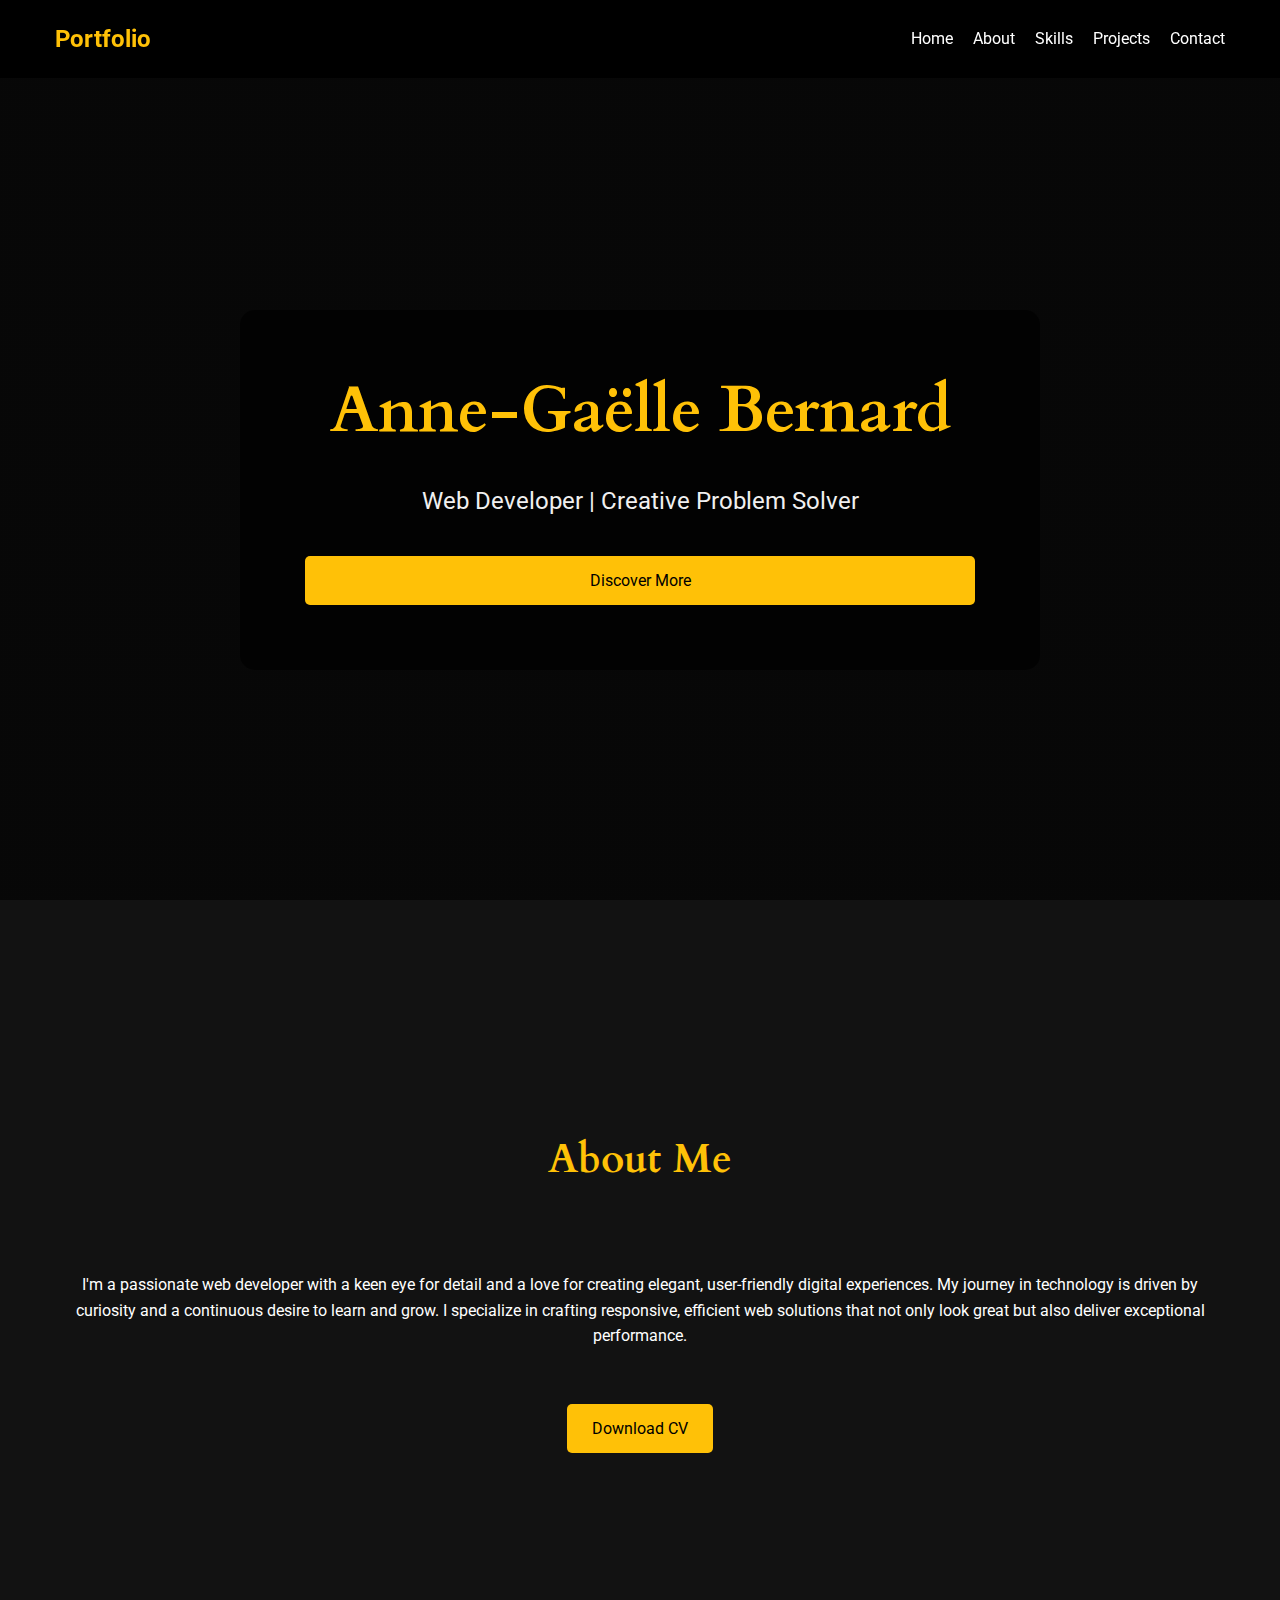
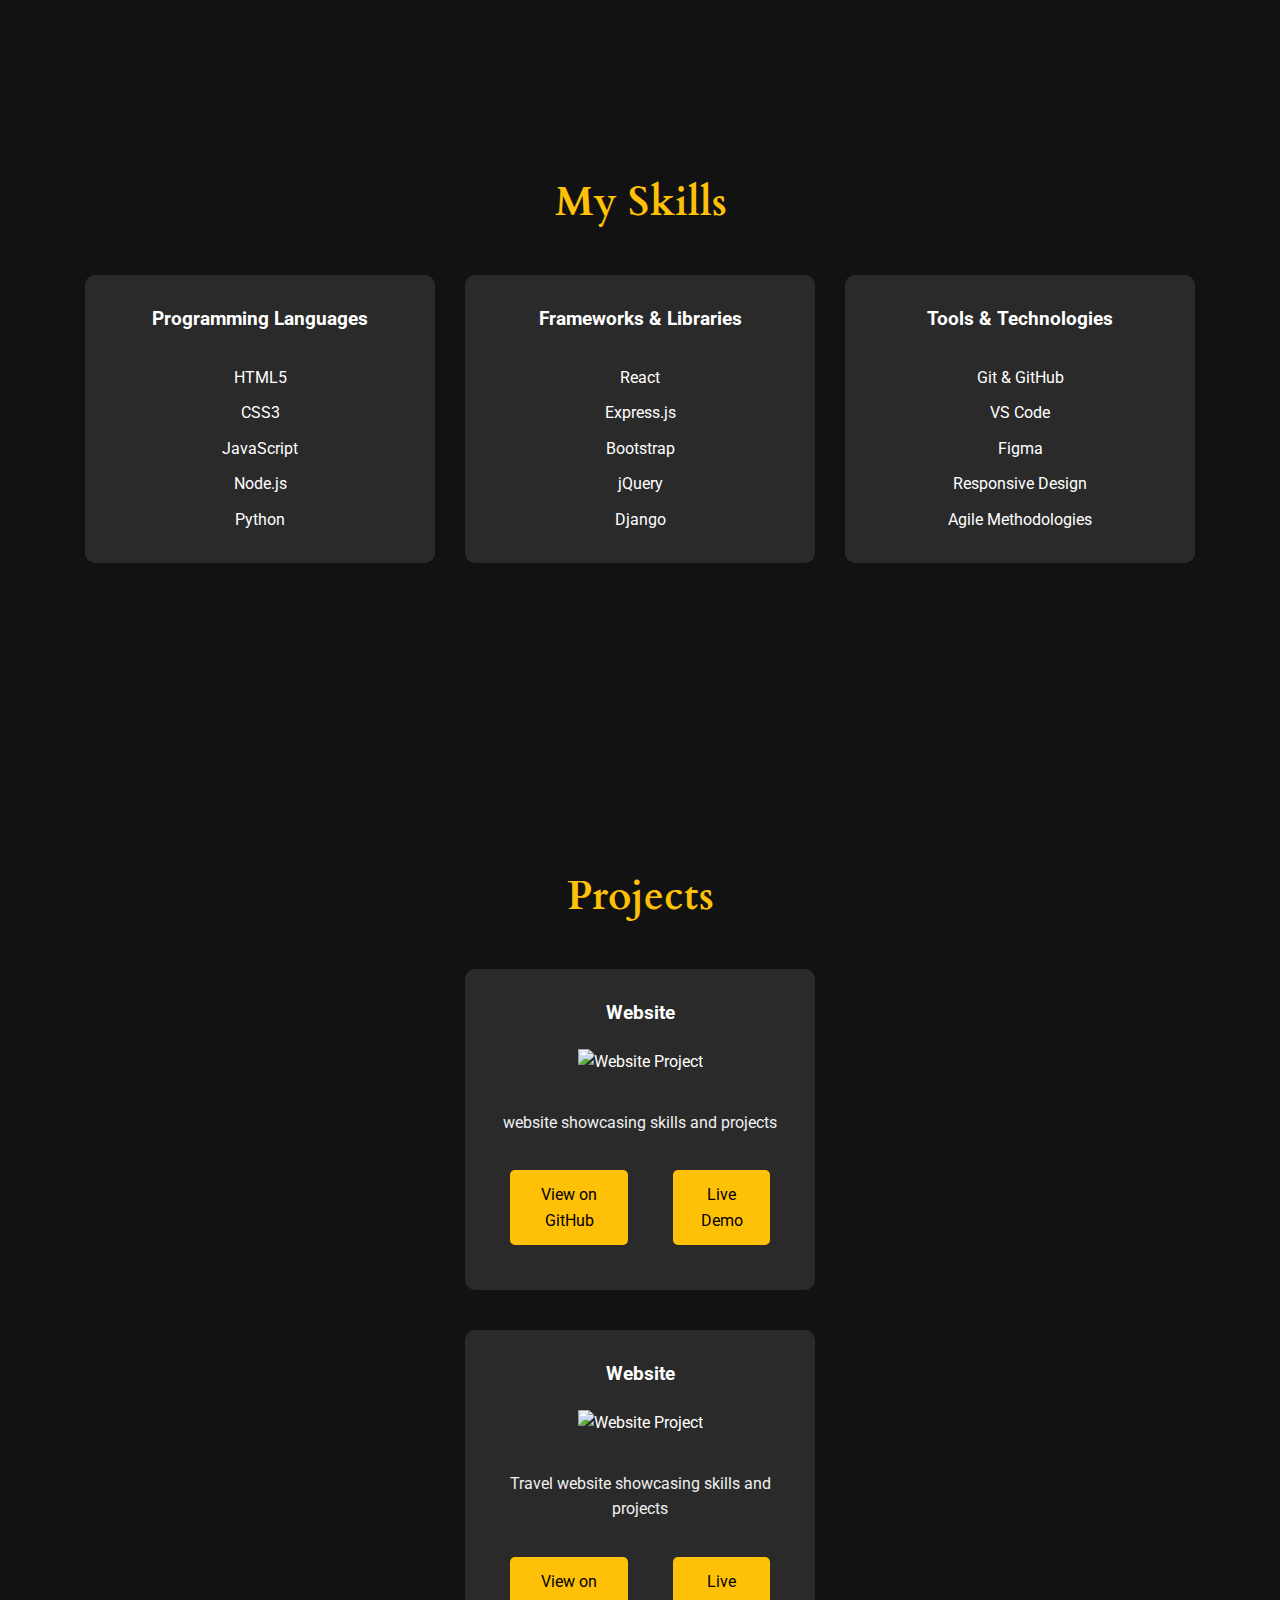
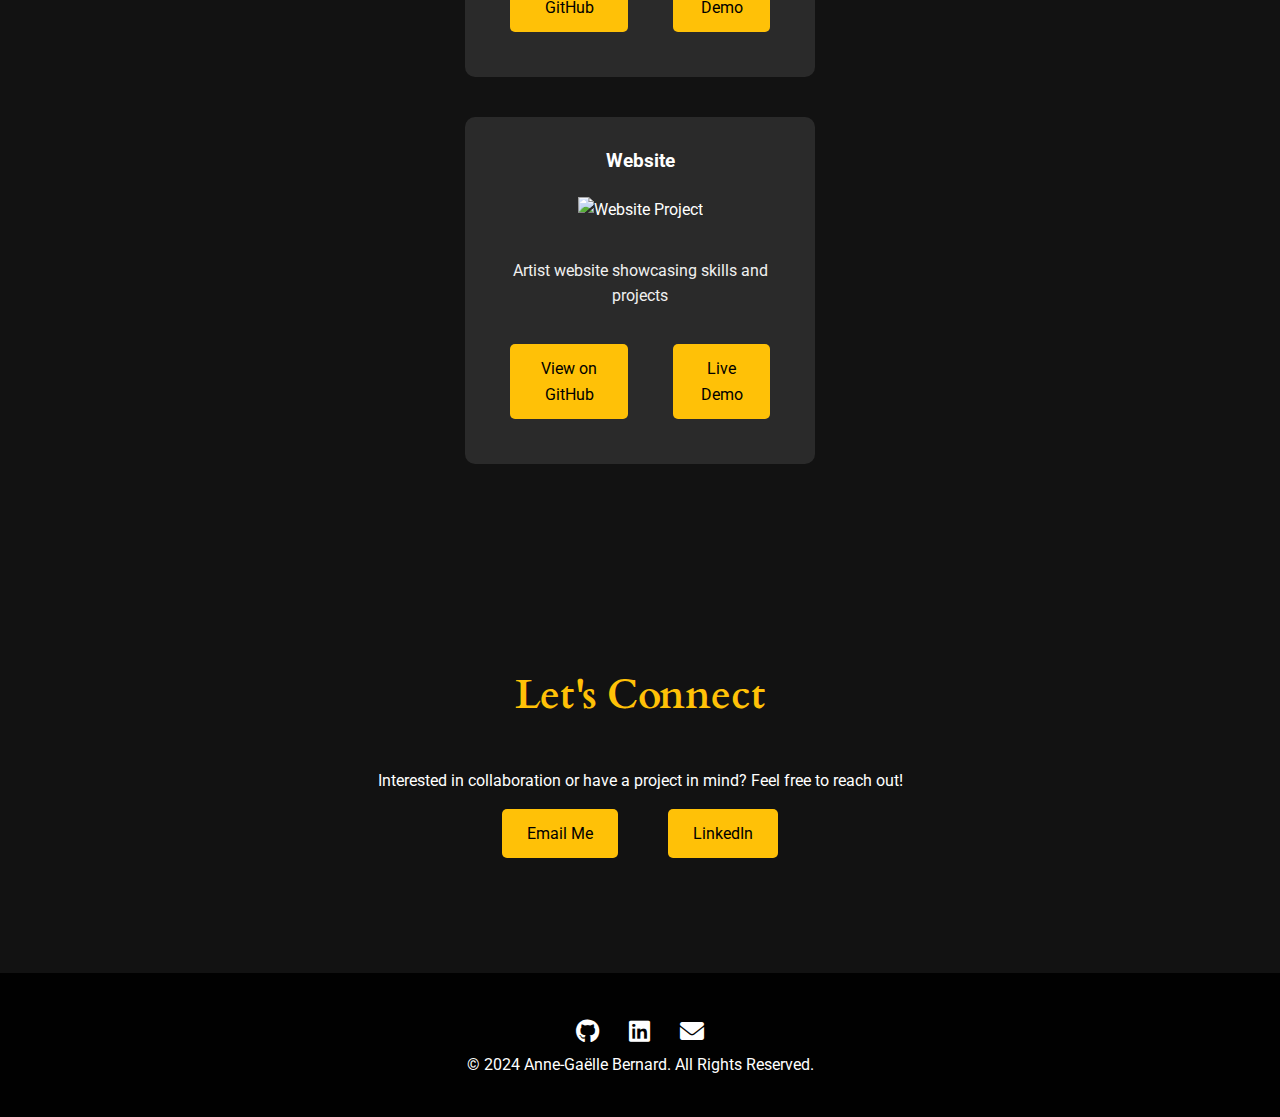
==== index.html @ c81a00eb "Update index.html" ====
<!DOCTYPE html>
<html lang="en">
<head>
    <meta charset="UTF-8">
    <meta name="viewport" content="width=device-width, initial-scale=1.0">
    <title>Anne-Gaëlle Bernard - Web Developer Portfolio</title>
    <link rel="preconnect" href="https://fonts.googleapis.com">
    <link rel="preconnect" href="https://fonts.gstatic.com" crossorigin>
    <link href="https://fonts.googleapis.com/css2?family=Cardo:ital,wght@0,400;0,700;1,400&family=Roboto:wght@300;400;700&display=swap" rel="stylesheet">
    <link rel="stylesheet" href="https://cdnjs.cloudflare.com/ajax/libs/font-awesome/6.0.0-beta3/css/all.min.css">
    <link rel="stylesheet" href=" anne-gaelle - .css">
</head>
<body>
    <!-- Navigation -->
    <nav class="navbar">
        <div class="container">
            <div class="logo">Portfolio</div>
            <ul class="navbar-nav">
                <li><a href="#home">Home</a></li>
                <li><a href="#about">About</a></li>
                <li><a href="#skills">Skills</a></li>
                <li><a href="#projects">Projects</a></li>
                <li><a href="#contact">Contact</a></li>
            </ul>
        </div>
    </nav>

    <!-- Header -->
    <header id="home" class="header-section">
        <div class="header-content">
            <h1>Anne-Gaëlle Bernard</h1>
            <p>Web Developer | Creative Problem Solver</p>
            <a href="#about" class="btn scroll-btn">Discover More</a>
        </div>
    </header>
<br> 
    <br> 
    <br> 
    <br> 
    <br> 
    <!-- About Section -->
    <section id="about" class="section about-section container">
        <h2>About Me</h2>
        <div class="about-content">
            <p>
                I'm a passionate web developer with a keen eye for detail and a love for creating elegant, 
                user-friendly digital experiences. My journey in technology is driven by curiosity and a 
                continuous desire to learn and grow. I specialize in crafting responsive, efficient web 
                solutions that not only look great but also deliver exceptional performance.
            </p>
        </div>
        <a href="CV_2024-05-22_Anne-gaelle_BERNARD.pdf" class="btn" download>Download CV</a>
    </section>
<span></span>
    <span></span>
<span></span>
<span></span>
    <br> 
    <br> 
    <br> 
    <br> 

    <!-- Skills Section -->
    <section id="skills" class="section skills-section">
        <div class="container">
            <h2>My Skills</h2>
            <div class="skills-grid">
                <div class="skill-card">
                    <h3>Programming Languages</h3>
                    <ul>
                        <li>HTML5</li>
                        <li>CSS3</li>
                        <li>JavaScript</li>
                        <li>Node.js</li>
                        <li>Python</li>
                    </ul>
                </div>
                <div class="skill-card">
                    <h3>Frameworks & Libraries</h3>
                    <ul>
                        <li>React</li>
                        <li>Express.js</li>
                        <li>Bootstrap</li>
                        <li>jQuery</li>
                        <li>Django</li>
                    </ul>
                </div>
                <div class="skill-card">
                    <h3>Tools & Technologies</h3>
                    <ul>
                        <li>Git & GitHub</li>
                        <li>VS Code</li>
                        <li>Figma</li>
                        <li>Responsive Design</li>
                        <li>Agile Methodologies</li>
                    </ul>
                </div>
            </div>
        </div>
    </section>
<span></span>
<span></span>
<span></span>
<span></span>
    <br> 
<br> 
    <br> 
    <br> 
    <!-- Projects Section -->
    <section id="projects" class="section projects-section">
        <div class="container">
            <h2>Projects</h2>
            <!--<div class="projects-grid">
                <div class="project-card">
                    <h3>TicTacToe Game</h3>
                    <img src="https://cdn-icons-png.flaticon.com/512/10199/10199746.png" alt="Tic Tac Toe Project" class="project-image">
                    <p class="project-description">A responsive multiplayer Tic Tac Toe game built with JavaScript</p>
                    <div class="project-links">
                        <a href="https://github.com/anne-gaelle-bernard/Tic-tac-toe-project" class="btn" target="_blank">View on GitHub</a>
                        <a href="#" class="btn" target="_blank">Live Demo</a>
                    </div>
                </div>-->
                <div class="project-card">
                    <h3> Website</h3>
                    <img src="https://cdn-icons-png.flaticon.com/512/2920/2920277.png" alt="Website Project" class="project-image">
                    <p class="project-description">website showcasing skills and projects</p>
                    <div class="project-links">
                        <a href="https://github.com/anne-gaelle-bernard/tv-shows" class="btn" target="_blank">View on GitHub</a>
                        <a href="https://anne-gaelle-bernard.github.io/tv-shows/" class="btn" target="_blank">Live Demo</a>
                    </div>
                </div>
            </div>
        </div>
         </div>
                <div class="project-card">
                    <h3> Website</h3>
                    <img src="https://cdn-icons-png.flaticon.com/512/2920/2920277.png" alt="Website Project" class="project-image">
                    <p class="project-description"> Travel website  showcasing skills and projects</p>
                    <div class="project-links">
                        <a href="https://github.com/anne-gaelle-bernard/tv-shows" class="btn" target="_blank">View on GitHub</a>
                        <a href="https://anne-gaelle-bernard.github.io/Travel/#s1" class="btn" target="_blank">Live Demo</a>
                    </div>
                </div>
            </div>
        </div>
        <div class="project-card">
                    <h3> Website</h3>
                    <img src="https://cdn-icons-png.flaticon.com/512/2920/2920277.png" alt="Website Project" class="project-image">
                    <p class="project-description"> Artist website  showcasing skills and projects</p>
                    <div class="project-links">
                        <a href="https://github.com/anne-gaelle-bernard/artist" class="btn" target="_blank">View on GitHub</a>
                        <a href="https://anne-gaelle-bernard.github.io/artist/" class="btn" target="_blank">Live Demo</a>
                    </div>
                </div>
            </div>
        </div>
    </section>

    <!-- Contact Section -->
    <section id="contact" class="section contact-section">
        <div class="container">
            <h2>Let's Connect</h2>
            <p>Interested in collaboration or have a project in mind? Feel free to reach out!</p>
            <div class="contact-methods">
                <a href="mailto:anne-gaelle.bernard@laplateforme.io" class="btn">Email Me</a>
                <a href="https://www.linkedin.com/in/bernard-anne-gaelle" class="btn" target="_blank">LinkedIn</a>
            </div>
        </div>
    </section>

    <!-- Footer -->
    <footer class="site-footer">
        <div class="container">
            <div class="social-links">
                <a href="https://github.com/anne-gaelle-bernard" target="_blank" aria-label="GitHub Profile">
                    <i class="fab fa-github"></i>
                </a>
                <a href="https://www.linkedin.com/in/bernard-anne-gaelle" target="_blank" aria-label="LinkedIn Profile">
                    <i class="fab fa-linkedin"></i>
                </a>
                <a href="mailto:anne-gaelle.bernard@laplateforme.io" aria-label="Send Email">
                    <i class="fas fa-envelope"></i>
                </a>
            </div>

            <span></span>
<span></span>
<span></span>
              <span></span>
<span></span>
<span></span>
                          <span></span>
<span></span>
<span></span>
            <p>&copy; 2024 Anne-Gaëlle Bernard. All Rights Reserved.</p>
        </div>
    </footer>

    <script src="script.js"></script>
</body>
</html>
---- anne-gaelle - .css ----
:root {
    --primary-color: #ffc107;
    --secondary-color: #000;
    --light-text-color: #f0f0f0;
    --text-color: #fff;
    --background-color: #121212;
    --card-background: rgba(255, 255, 255, 0.1);
    --hover-color: #ffca28;
}

* {
    box-sizing: border-box;
    margin: 0;
    padding: 0;
    font-family: 'Roboto', sans-serif;
    scroll-behavior: smooth;
}

html, body {
    width: 100%;
    min-height: 100vh;
    background-color: var(--background-color);
    color: var(--text-color);
    line-height: 1.6;
}

body {
    display: flex;
    flex-direction: column;
    align-items: center;
    overflow-x: hidden;
}

/* Navigation */
.navbar {
    position: fixed;
    top: 0;
    left: 0;
    width: 100%;
    background-color: rgba(0, 0, 0, 0.9);
    z-index: 1000;
    padding: 20px 0;
}

.navbar .container {
    flex-direction: row;
    justify-content: space-between;
    align-items: center;
}

.logo {
    color: var(--primary-color);
    font-size: 1.5rem;
    font-weight: bold;
}

.navbar-nav {
    display: flex;
    list-style: none;
}

.navbar-nav li {
    margin-left: 20px;
}

.navbar-nav a {
    color: var(--text-color);
    text-decoration: none;
    transition: color 0.3s ease;
}

.navbar-nav a:hover {
    color: var(--primary-color);
}

.container {
    width: 100%;
    max-width: 1200px;
    padding: 0 15px;
    margin: 0 auto;
    display: flex;
    flex-direction: column;
    align-items: center;
}

/* Sections Spacing */
.section {
    width: 100%;
    padding: 100px 15px;
    display: flex;
    flex-direction: column;
    align-items: center;
    text-align: center;
    gap: 40px;
}

.section h2 {
    color: var(--primary-color);
    margin-bottom: 40px;
    font-family: 'Cardo', serif;
    font-size: clamp(2rem, 4vw, 2.5rem);
    width: 100%;
    text-align: center;
}

/* Buttons */
.btn {
    display: inline-block;
    padding: 12px 25px;
    background-color: var(--primary-color);
    color: var(--secondary-color);
    text-decoration: none;
    border-radius: 5px;
    transition: background-color 0.3s ease, transform 0.2s ease;
    margin: 15px;
    text-align: center;
}

.btn:hover {
    background-color: var(--hover-color);
    transform: scale(1.05);
}

/* Header Section */
.header-section {
    width: 100%;
    height: 100vh;
    margin-top: 0;
    background: linear-gradient(rgba(0, 0, 0, 0.6), rgba(0, 0, 0, 0.6)),
                url('https://images.unsplash.com/photo-1522252234503-e356532cafd5') no-repeat center center;
    background-size: cover;
    display: flex;
    align-items: center;
    justify-content: center;
    text-align: center;
    padding-top: 80px; /* Accommodate fixed navbar */
}

.header-content {
    width: 90%;
    max-width: 800px;
    padding: 50px;
    background: rgba(0, 0, 0, 0.7);
    border-radius: 15px;
    display: flex;
    flex-direction: column;
    gap: 20px;
}

.header-content h1 {
    font-family: 'Cardo', serif;
    font-size: clamp(2rem, 5vw, 4rem);
    color: var(--primary-color);
}

.header-content p {
    font-size: clamp(1rem, 2vw, 1.5rem);
    color: var(--light-text-color);
}

/* Skills Section */
.skills-grid {
    display: flex;
    flex-wrap: wrap;
    justify-content: center;
    gap: 30px;
    width: 100%;
}

.skill-card {
    background-color: var(--card-background);
    padding: 30px;
    border-radius: 10px;
    width: calc(33.333% - 30px);
    min-width: 250px;
    max-width: 350px;
    display: flex;
    flex-direction: column;
    align-items: center;
    gap: 15px;
    transition: transform 0.3s ease;
}

.skill-card:hover {
    transform: scale(1.05);
}

.skill-card h3 {
    margin-bottom: 15px;
}

.skill-card ul {
    list-style-type: none;
    display: flex;
    flex-direction: column;
    gap: 10px;
}

/* Projects Section */
.projects-grid {
    display: flex;
    flex-wrap: wrap;
    justify-content: center;
    gap: 30px;
    width: 100%;
}

.project-card {
    background-color: var(--card-background);
    border-radius: 10px;
    padding: 30px;
    width: calc(33.333% - 30px);
    min-width: 250px;
    max-width: 350px;
    display: flex;
    flex-direction: column;
    align-items: center;
    gap: 20px;
    transition: transform 0.3s ease;
}

.project-card:hover {
    transform: scale(1.05);
}

.project-card img {
    max-width: 150px;
    margin-bottom: 15px;
}

.project-links {
    display: flex;
    justify-content: center;
    gap: 15px;
}

.project-description {
    color: var(--light-text-color);
    text-align: center;
}

/* Contact Section */
.contact-section {
    display: flex;
    flex-direction: column;
    align-items: center;
    gap: 30px;
}

.contact-methods {
    display: flex;
    justify-content: center;
    gap: 20px;
}

/* Footer */
.site-footer {
    background-color: rgba(0, 0, 0, 0.9);
    width: 100%;
    padding: 40px 0;
    display: flex;
    flex-direction: column;
    align-items: center;
    gap: 20px;
}

.social-links {
    display: flex;
    justify-content: center;
    gap: 30px;
}

.social-links a {
    color: var(--text-color);
    font-size: 1.5rem;
    transition: color 0.3s ease;
}

.social-links a:hover {
    color: var(--primary-color);
}

/* Responsive Adjustments */
@media screen and (max-width: 1024px) {
    .skill-card, .project-card {
        width: calc(50% - 30px);
    }
}

@media screen and (max-width: 768px) {
    .navbar-nav {
        display: none; /* Placeholder for mobile menu */
    }

    .skill-card, .project-card {
        width: 100%;
        max-width: 350px;
    }

    .contact-methods {
        flex-direction: column;
        align-items: center;
    }

    .section {
        padding: 60px 15px;
    }
}
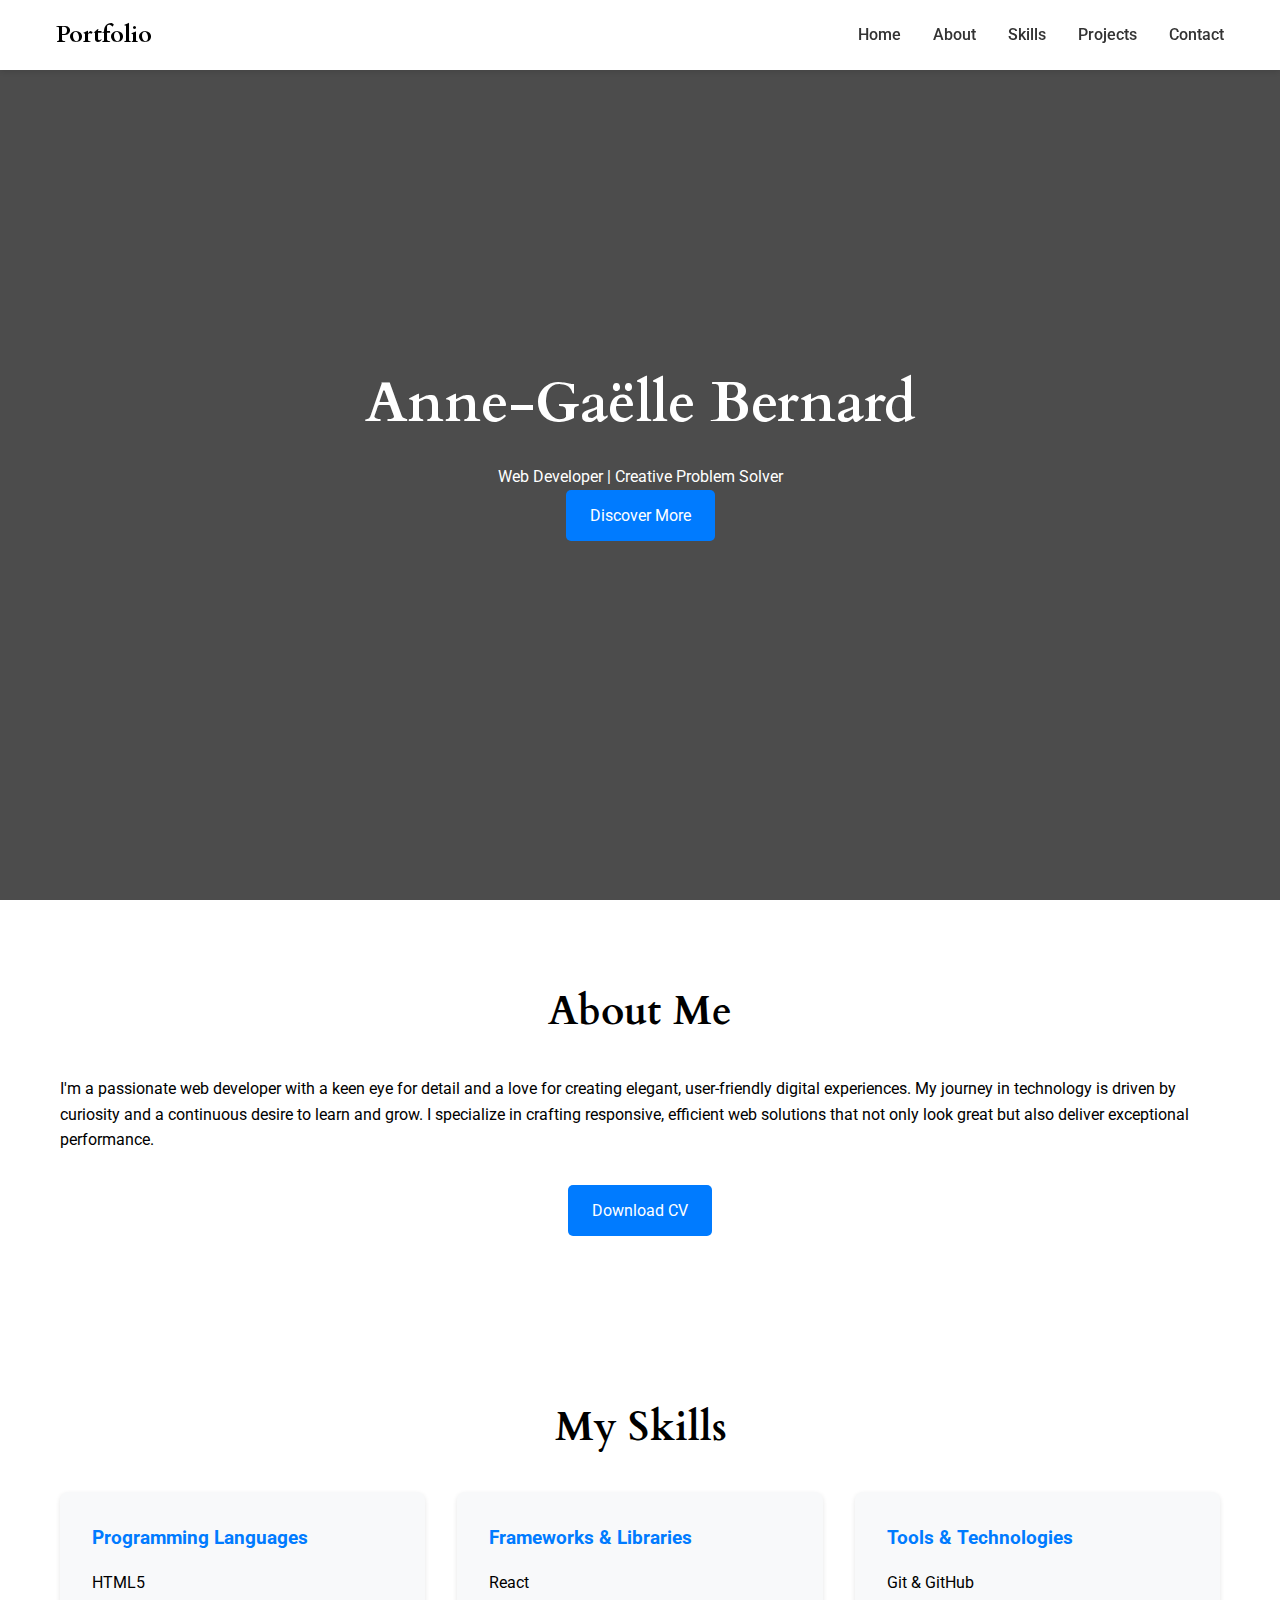
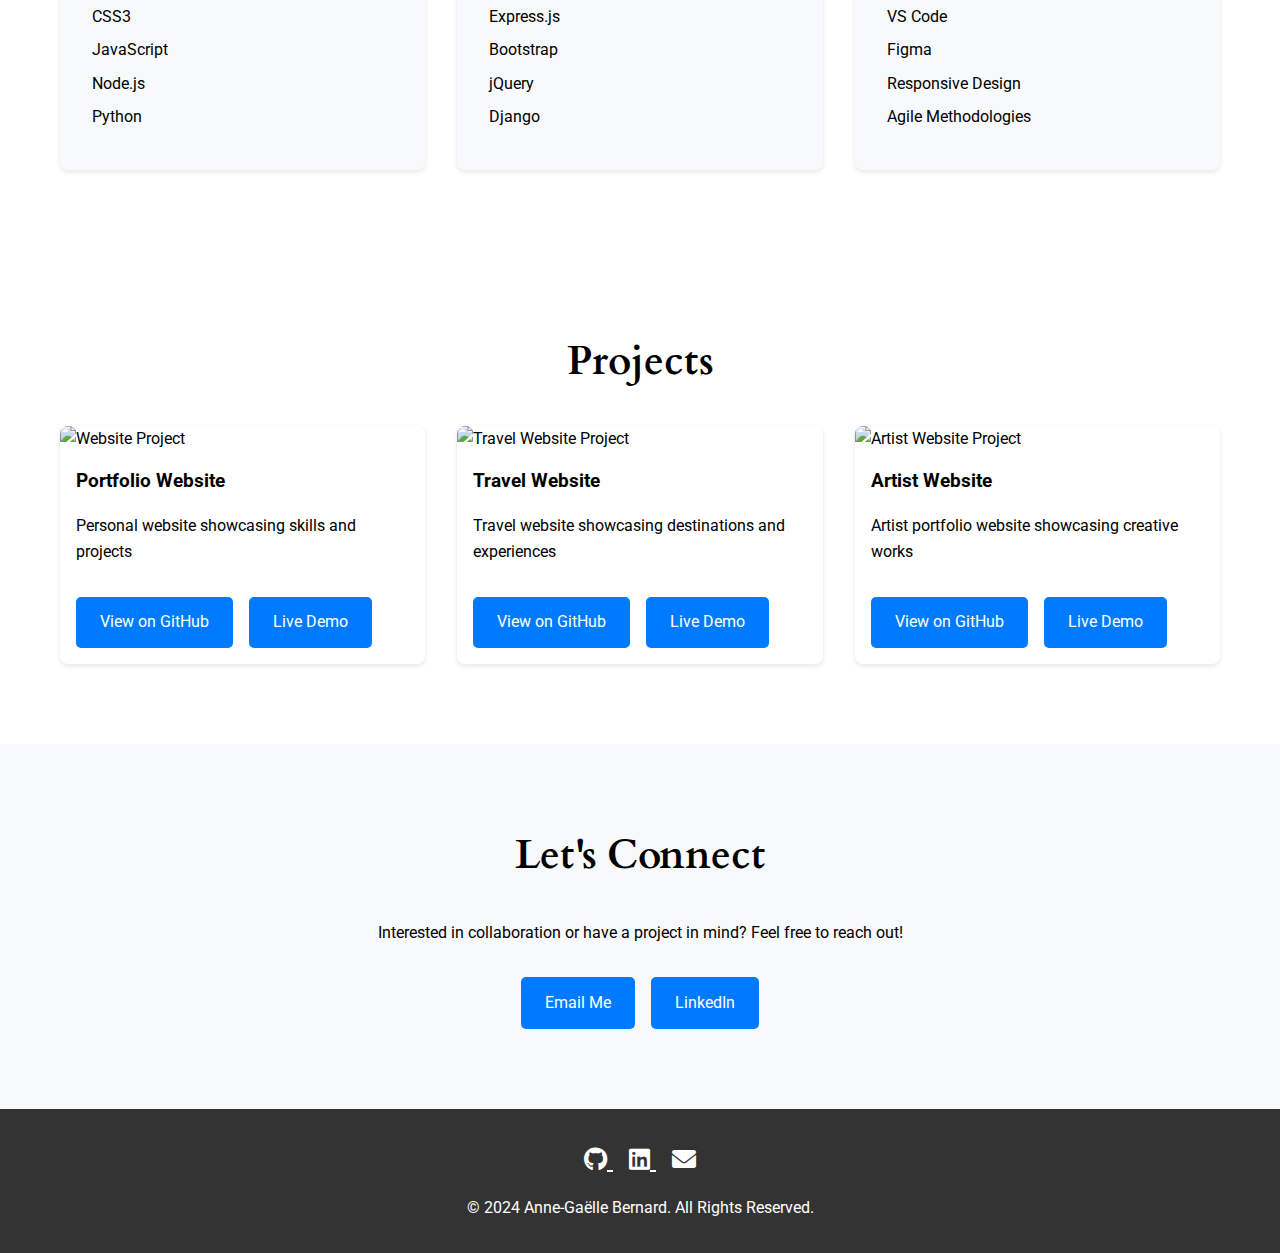
==== commit 462c09bd: "Update index.html" ====
--- a/index.html
+++ b/index.html
@@ -8,10 +8,222 @@
     <link rel="preconnect" href="https://fonts.gstatic.com" crossorigin>
     <link href="https://fonts.googleapis.com/css2?family=Cardo:ital,wght@0,400;0,700;1,400&family=Roboto:wght@300;400;700&display=swap" rel="stylesheet">
     <link rel="stylesheet" href="https://cdnjs.cloudflare.com/ajax/libs/font-awesome/6.0.0-beta3/css/all.min.css">
-    <link rel="stylesheet" href=" anne-gaelle - .css">
+    <style>
+        * {
+            margin: 0;
+            padding: 0;
+            box-sizing: border-box;
+        }
+
+        body {
+            font-family: 'Roboto', sans-serif;
+            line-height: 1.6;
+        }
+
+        .container {
+            max-width: 1200px;
+            margin: 0 auto;
+            padding: 0 20px;
+        }
+
+        /* Navigation */
+        .navbar {
+            background: #fff;
+            box-shadow: 0 2px 5px rgba(0,0,0,0.1);
+            position: fixed;
+            width: 100%;
+            top: 0;
+            z-index: 1000;
+        }
+
+        .navbar .container {
+            display: flex;
+            justify-content: space-between;
+            align-items: center;
+            padding: 1rem;
+        }
+
+        .logo {
+            font-family: 'Cardo', serif;
+            font-size: 1.5rem;
+            font-weight: 700;
+        }
+
+        .navbar-nav {
+            display: flex;
+            list-style: none;
+            gap: 2rem;
+        }
+
+        .navbar-nav a {
+            text-decoration: none;
+            color: #333;
+            font-weight: 500;
+            transition: color 0.3s;
+        }
+
+        .navbar-nav a:hover {
+            color: #007bff;
+        }
+
+        /* Header */
+        .header-section {
+            height: 100vh;
+            display: flex;
+            align-items: center;
+            justify-content: center;
+            text-align: center;
+            background: linear-gradient(rgba(0,0,0,0.7), rgba(0,0,0,0.7)), url('/api/placeholder/1200/800');
+            background-size: cover;
+            background-position: center;
+            color: #fff;
+        }
+
+        .header-content h1 {
+            font-size: 3.5rem;
+            margin-bottom: 1rem;
+            font-family: 'Cardo', serif;
+        }
+
+        /* Sections */
+        .section {
+            padding: 5rem 0;
+        }
+
+        h2 {
+            font-family: 'Cardo', serif;
+            font-size: 2.5rem;
+            margin-bottom: 2rem;
+            text-align: center;
+        }
+
+        /* Skills */
+        .skills-grid {
+            display: grid;
+            grid-template-columns: repeat(auto-fit, minmax(250px, 1fr));
+            gap: 2rem;
+            margin-top: 2rem;
+        }
+
+        .skill-card {
+            background: #f8f9fa;
+            padding: 2rem;
+            border-radius: 8px;
+            box-shadow: 0 2px 5px rgba(0,0,0,0.1);
+        }
+
+        .skill-card h3 {
+            margin-bottom: 1rem;
+            color: #007bff;
+        }
+
+        .skill-card ul {
+            list-style: none;
+        }
+
+        .skill-card li {
+            margin-bottom: 0.5rem;
+        }
+
+        /* Projects */
+        .projects-grid {
+            display: grid;
+            grid-template-columns: repeat(auto-fit, minmax(300px, 1fr));
+            gap: 2rem;
+            margin-top: 2rem;
+        }
+
+        .project-card {
+            background: #fff;
+            border-radius: 8px;
+            overflow: hidden;
+            box-shadow: 0 2px 5px rgba(0,0,0,0.1);
+        }
+
+        .project-image {
+            width: 100%;
+            height: 200px;
+            object-fit: cover;
+        }
+
+        .project-card h3 {
+            padding: 1rem;
+            margin: 0;
+        }
+
+        .project-description {
+            padding: 0 1rem 1rem;
+        }
+
+        .project-links {
+            padding: 1rem;
+            display: flex;
+            gap: 1rem;
+        }
+
+        /* Buttons */
+        .btn {
+            display: inline-block;
+            padding: 0.8rem 1.5rem;
+            background: #007bff;
+            color: #fff;
+            text-decoration: none;
+            border-radius: 5px;
+            transition: background 0.3s;
+        }
+
+        .btn:hover {
+            background: #0056b3;
+        }
+
+        /* Contact */
+        .contact-section {
+            background: #f8f9fa;
+            text-align: center;
+        }
+
+        .contact-methods {
+            display: flex;
+            justify-content: center;
+            gap: 1rem;
+            margin-top: 2rem;
+        }
+
+        /* Footer */
+        .site-footer {
+            background: #333;
+            color: #fff;
+            padding: 2rem 0;
+            text-align: center;
+        }
+
+        .social-links {
+            margin-bottom: 1rem;
+        }
+
+        .social-links a {
+            color: #fff;
+            font-size: 1.5rem;
+            margin: 0 0.5rem;
+            transition: color 0.3s;
+        }
+
+        .social-links a:hover {
+            color: #007bff;
+        }
+
+        @media (max-width: 768px) {
+            .navbar-nav {
+                display: none;
+            }
+
+            .header-content h1 {
+                font-size: 2.5rem;
+            }
+        }
+    </style>
 </head>
 <body>
-    <!-- Navigation -->
     <nav class="navbar">
         <div class="container">
             <div class="logo">Portfolio</div>
@@ -25,43 +237,32 @@
         </div>
     </nav>
 
-    <!-- Header -->
     <header id="home" class="header-section">
         <div class="header-content">
             <h1>Anne-Gaëlle Bernard</h1>
             <p>Web Developer | Creative Problem Solver</p>
-            <a href="#about" class="btn scroll-btn">Discover More</a>
+            <a href="#about" class="btn">Discover More</a>
         </div>
     </header>
-<br> 
-    <br> 
-    <br> 
-    <br> 
-    <br> 
-    <!-- About Section -->
-    <section id="about" class="section about-section container">
-        <h2>About Me</h2>
-        <div class="about-content">
-            <p>
-                I'm a passionate web developer with a keen eye for detail and a love for creating elegant, 
-                user-friendly digital experiences. My journey in technology is driven by curiosity and a 
-                continuous desire to learn and grow. I specialize in crafting responsive, efficient web 
-                solutions that not only look great but also deliver exceptional performance.
-            </p>
-        </div>
-        <a href="CV_2024-05-22_Anne-gaelle_BERNARD.pdf" class="btn" download>Download CV</a>
+
+    <section id="about" class="section">
+        <div class="container">
+            <h2>About Me</h2>
+            <div class="about-content">
+                <p>
+                    I'm a passionate web developer with a keen eye for detail and a love for creating elegant, 
+                    user-friendly digital experiences. My journey in technology is driven by curiosity and a 
+                    continuous desire to learn and grow. I specialize in crafting responsive, efficient web 
+                    solutions that not only look great but also deliver exceptional performance.
+                </p>
+            </div>
+            <div style="text-align: center; margin-top: 2rem;">
+                <a href="CV_2024-05-22_Anne-gaelle_BERNARD.pdf" class="btn" download>Download CV</a>
+            </div>
+        </div>
     </section>
-<span></span>
-    <span></span>
-<span></span>
-<span></span>
-    <br> 
-    <br> 
-    <br> 
-    <br> 
-
-    <!-- Skills Section -->
-    <section id="skills" class="section skills-section">
+
+    <section id="skills" class="section">
         <div class="container">
             <h2>My Skills</h2>
             <div class="skills-grid">
@@ -98,55 +299,33 @@
             </div>
         </div>
     </section>
-<span></span>
-<span></span>
-<span></span>
-<span></span>
-    <br> 
-<br> 
-    <br> 
-    <br> 
-    <!-- Projects Section -->
-    <section id="projects" class="section projects-section">
+
+    <section id="projects" class="section">
         <div class="container">
             <h2>Projects</h2>
-            <!--<div class="projects-grid">
+            <div class="projects-grid">
                 <div class="project-card">
-                    <h3>TicTacToe Game</h3>
-                    <img src="https://cdn-icons-png.flaticon.com/512/10199/10199746.png" alt="Tic Tac Toe Project" class="project-image">
-                    <p class="project-description">A responsive multiplayer Tic Tac Toe game built with JavaScript</p>
-                    <div class="project-links">
-                        <a href="https://github.com/anne-gaelle-bernard/Tic-tac-toe-project" class="btn" target="_blank">View on GitHub</a>
-                        <a href="#" class="btn" target="_blank">Live Demo</a>
-                    </div>
-                </div>-->
-                <div class="project-card">
-                    <h3> Website</h3>
-                    <img src="https://cdn-icons-png.flaticon.com/512/2920/2920277.png" alt="Website Project" class="project-image">
-                    <p class="project-description">website showcasing skills and projects</p>
+                    <img src="/api/placeholder/400/200" alt="Website Project" class="project-image">
+                    <h3>Portfolio Website</h3>
+                    <p class="project-description">Personal website showcasing skills and projects</p>
                     <div class="project-links">
                         <a href="https://github.com/anne-gaelle-bernard/tv-shows" class="btn" target="_blank">View on GitHub</a>
                         <a href="https://anne-gaelle-bernard.github.io/tv-shows/" class="btn" target="_blank">Live Demo</a>
                     </div>
                 </div>
-            </div>
-        </div>
-         </div>
                 <div class="project-card">
-                    <h3> Website</h3>
-                    <img src="https://cdn-icons-png.flaticon.com/512/2920/2920277.png" alt="Website Project" class="project-image">
-                    <p class="project-description"> Travel website  showcasing skills and projects</p>
+                    <img src="/api/placeholder/400/200" alt="Travel Website Project" class="project-image">
+                    <h3>Travel Website</h3>
+                    <p class="project-description">Travel website showcasing destinations and experiences</p>
                     <div class="project-links">
                         <a href="https://github.com/anne-gaelle-bernard/tv-shows" class="btn" target="_blank">View on GitHub</a>
                         <a href="https://anne-gaelle-bernard.github.io/Travel/#s1" class="btn" target="_blank">Live Demo</a>
                     </div>
                 </div>
-            </div>
-        </div>
-        <div class="project-card">
-                    <h3> Website</h3>
-                    <img src="https://cdn-icons-png.flaticon.com/512/2920/2920277.png" alt="Website Project" class="project-image">
-                    <p class="project-description"> Artist website  showcasing skills and projects</p>
+                <div class="project-card">
+                    <img src="/api/placeholder/400/200" alt="Artist Website Project" class="project-image">
+                    <h3>Artist Website</h3>
+                    <p class="project-description">Artist portfolio website showcasing creative works</p>
                     <div class="project-links">
                         <a href="https://github.com/anne-gaelle-bernard/artist" class="btn" target="_blank">View on GitHub</a>
                         <a href="https://anne-gaelle-bernard.github.io/artist/" class="btn" target="_blank">Live Demo</a>
@@ -156,7 +335,6 @@
         </div>
     </section>
 
-    <!-- Contact Section -->
     <section id="contact" class="section contact-section">
         <div class="container">
             <h2>Let's Connect</h2>
@@ -168,7 +346,6 @@
         </div>
     </section>
 
-    <!-- Footer -->
     <footer class="site-footer">
         <div class="container">
             <div class="social-links">
@@ -182,20 +359,8 @@
                     <i class="fas fa-envelope"></i>
                 </a>
             </div>
-
-            <span></span>
-<span></span>
-<span></span>
-              <span></span>
-<span></span>
-<span></span>
-                          <span></span>
-<span></span>
-<span></span>
             <p>&copy; 2024 Anne-Gaëlle Bernard. All Rights Reserved.</p>
         </div>
     </footer>
-
-    <script src="script.js"></script>
 </body>
 </html>
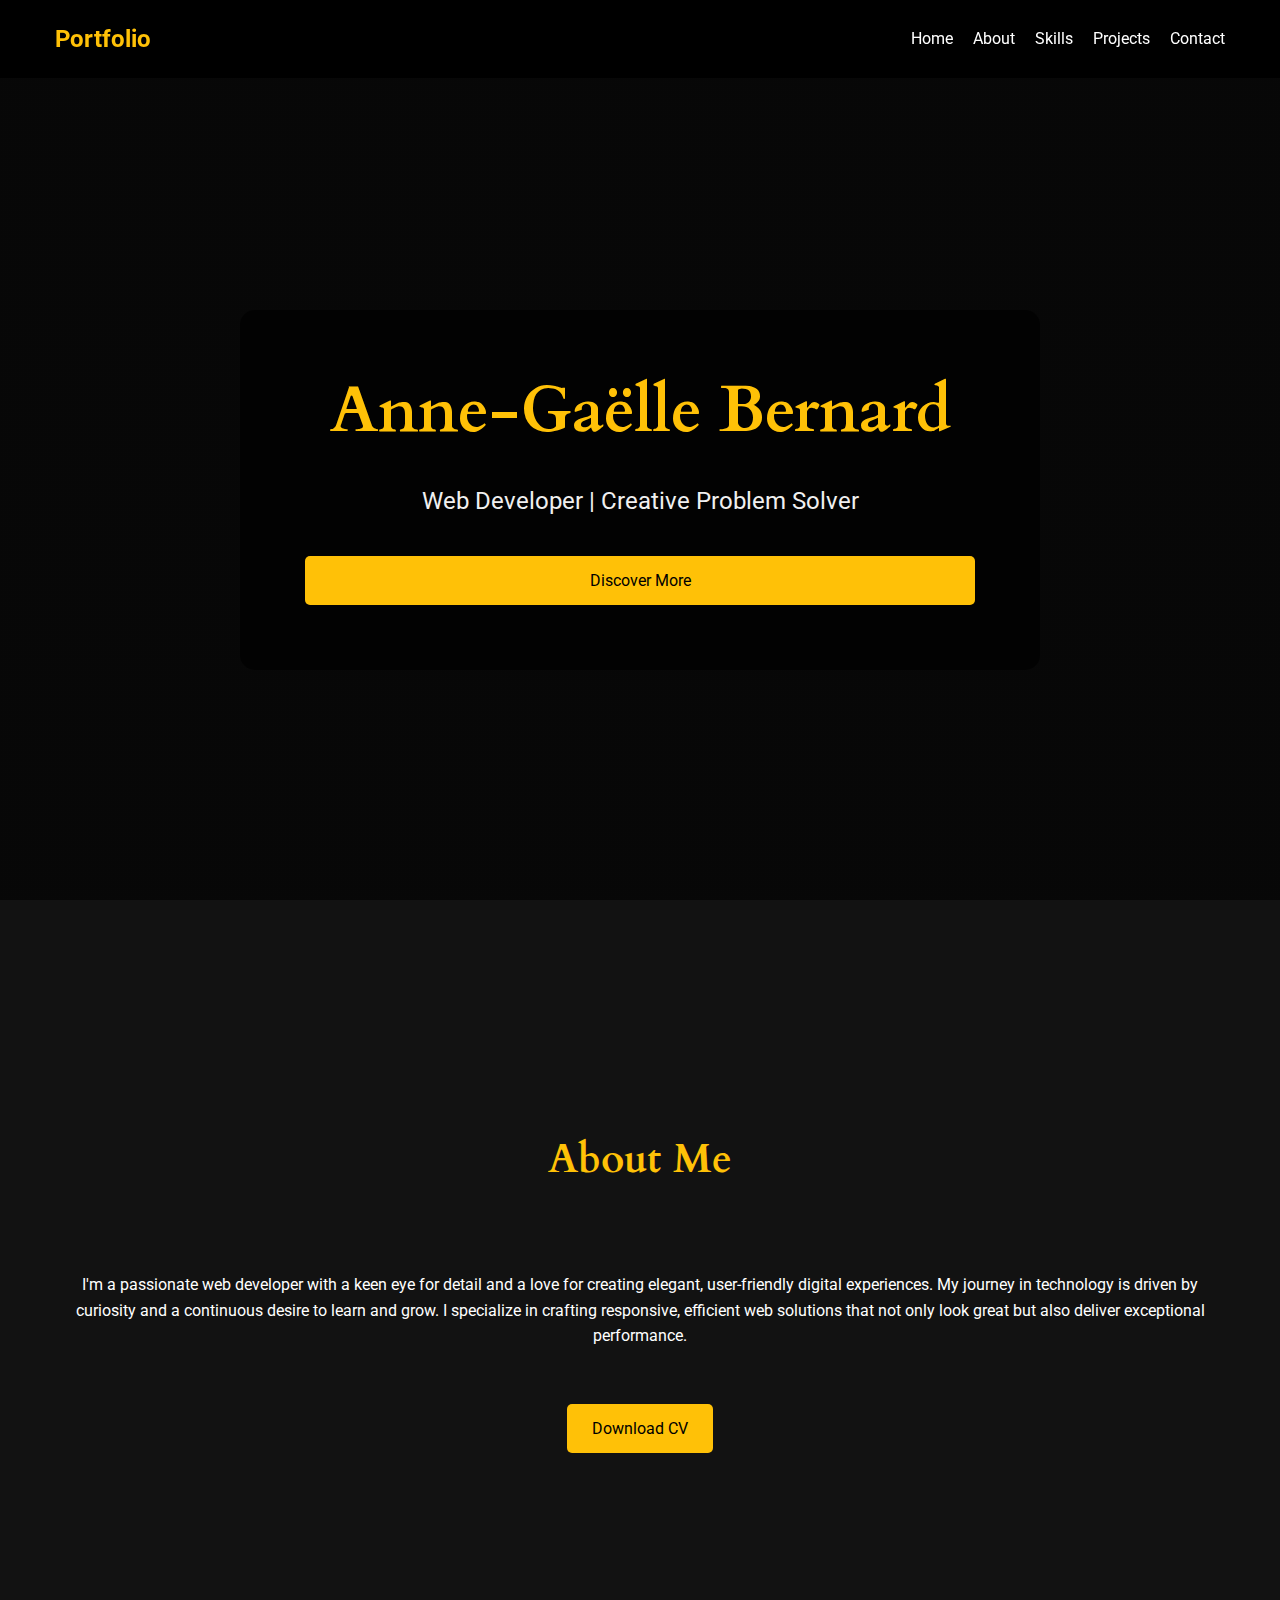
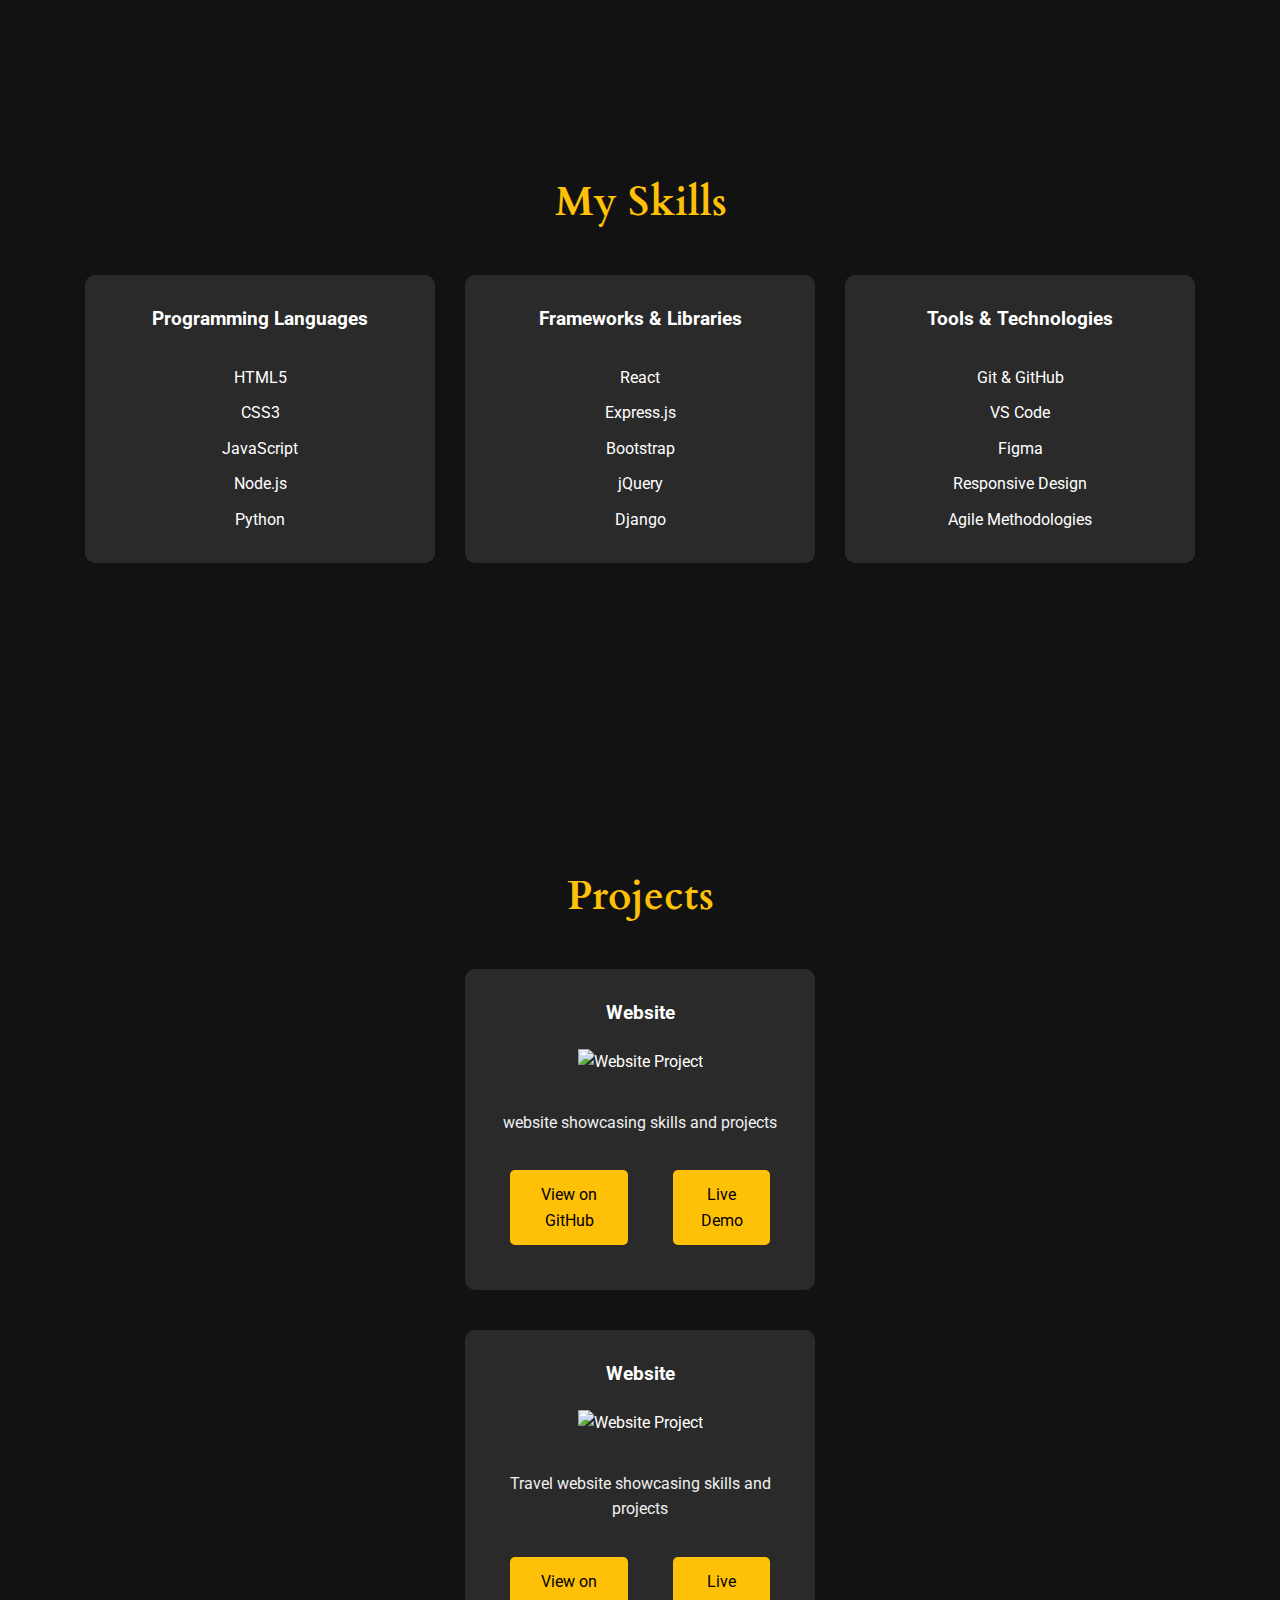
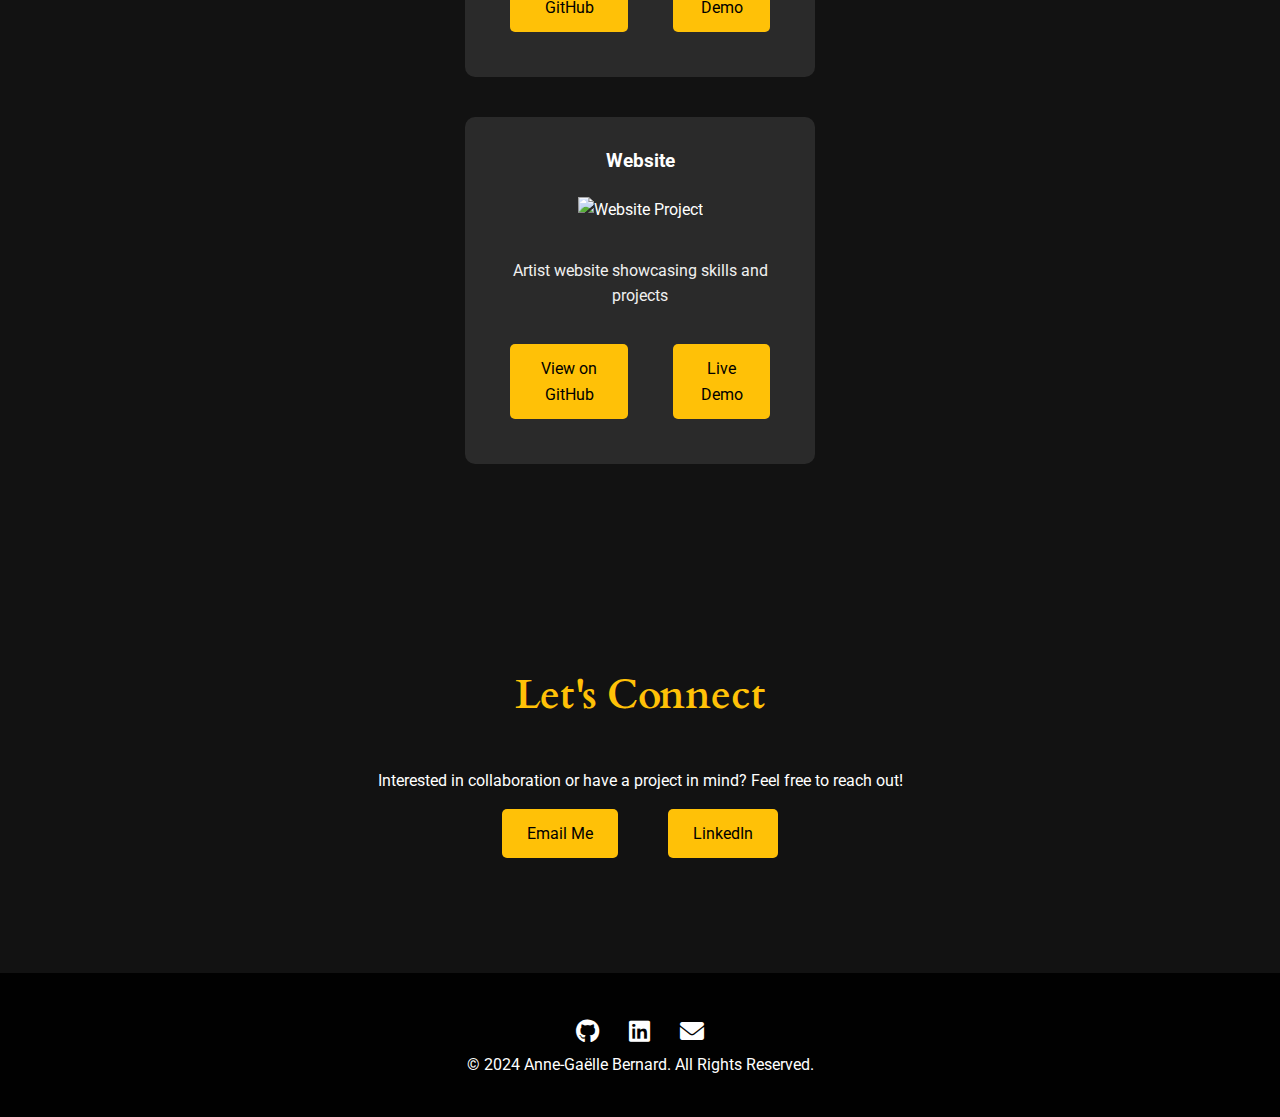
==== commit 804ef515: "Update index.html" ====
--- a/index.html
+++ b/index.html
@@ -8,222 +8,10 @@
     <link rel="preconnect" href="https://fonts.gstatic.com" crossorigin>
     <link href="https://fonts.googleapis.com/css2?family=Cardo:ital,wght@0,400;0,700;1,400&family=Roboto:wght@300;400;700&display=swap" rel="stylesheet">
     <link rel="stylesheet" href="https://cdnjs.cloudflare.com/ajax/libs/font-awesome/6.0.0-beta3/css/all.min.css">
-    <style>
-        * {
-            margin: 0;
-            padding: 0;
-            box-sizing: border-box;
-        }
-
-        body {
-            font-family: 'Roboto', sans-serif;
-            line-height: 1.6;
-        }
-
-        .container {
-            max-width: 1200px;
-            margin: 0 auto;
-            padding: 0 20px;
-        }
-
-        /* Navigation */
-        .navbar {
-            background: #fff;
-            box-shadow: 0 2px 5px rgba(0,0,0,0.1);
-            position: fixed;
-            width: 100%;
-            top: 0;
-            z-index: 1000;
-        }
-
-        .navbar .container {
-            display: flex;
-            justify-content: space-between;
-            align-items: center;
-            padding: 1rem;
-        }
-
-        .logo {
-            font-family: 'Cardo', serif;
-            font-size: 1.5rem;
-            font-weight: 700;
-        }
-
-        .navbar-nav {
-            display: flex;
-            list-style: none;
-            gap: 2rem;
-        }
-
-        .navbar-nav a {
-            text-decoration: none;
-            color: #333;
-            font-weight: 500;
-            transition: color 0.3s;
-        }
-
-        .navbar-nav a:hover {
-            color: #007bff;
-        }
-
-        /* Header */
-        .header-section {
-            height: 100vh;
-            display: flex;
-            align-items: center;
-            justify-content: center;
-            text-align: center;
-            background: linear-gradient(rgba(0,0,0,0.7), rgba(0,0,0,0.7)), url('/api/placeholder/1200/800');
-            background-size: cover;
-            background-position: center;
-            color: #fff;
-        }
-
-        .header-content h1 {
-            font-size: 3.5rem;
-            margin-bottom: 1rem;
-            font-family: 'Cardo', serif;
-        }
-
-        /* Sections */
-        .section {
-            padding: 5rem 0;
-        }
-
-        h2 {
-            font-family: 'Cardo', serif;
-            font-size: 2.5rem;
-            margin-bottom: 2rem;
-            text-align: center;
-        }
-
-        /* Skills */
-        .skills-grid {
-            display: grid;
-            grid-template-columns: repeat(auto-fit, minmax(250px, 1fr));
-            gap: 2rem;
-            margin-top: 2rem;
-        }
-
-        .skill-card {
-            background: #f8f9fa;
-            padding: 2rem;
-            border-radius: 8px;
-            box-shadow: 0 2px 5px rgba(0,0,0,0.1);
-        }
-
-        .skill-card h3 {
-            margin-bottom: 1rem;
-            color: #007bff;
-        }
-
-        .skill-card ul {
-            list-style: none;
-        }
-
-        .skill-card li {
-            margin-bottom: 0.5rem;
-        }
-
-        /* Projects */
-        .projects-grid {
-            display: grid;
-            grid-template-columns: repeat(auto-fit, minmax(300px, 1fr));
-            gap: 2rem;
-            margin-top: 2rem;
-        }
-
-        .project-card {
-            background: #fff;
-            border-radius: 8px;
-            overflow: hidden;
-            box-shadow: 0 2px 5px rgba(0,0,0,0.1);
-        }
-
-        .project-image {
-            width: 100%;
-            height: 200px;
-            object-fit: cover;
-        }
-
-        .project-card h3 {
-            padding: 1rem;
-            margin: 0;
-        }
-
-        .project-description {
-            padding: 0 1rem 1rem;
-        }
-
-        .project-links {
-            padding: 1rem;
-            display: flex;
-            gap: 1rem;
-        }
-
-        /* Buttons */
-        .btn {
-            display: inline-block;
-            padding: 0.8rem 1.5rem;
-            background: #007bff;
-            color: #fff;
-            text-decoration: none;
-            border-radius: 5px;
-            transition: background 0.3s;
-        }
-
-        .btn:hover {
-            background: #0056b3;
-        }
-
-        /* Contact */
-        .contact-section {
-            background: #f8f9fa;
-            text-align: center;
-        }
-
-        .contact-methods {
-            display: flex;
-            justify-content: center;
-            gap: 1rem;
-            margin-top: 2rem;
-        }
-
-        /* Footer */
-        .site-footer {
-            background: #333;
-            color: #fff;
-            padding: 2rem 0;
-            text-align: center;
-        }
-
-        .social-links {
-            margin-bottom: 1rem;
-        }
-
-        .social-links a {
-            color: #fff;
-            font-size: 1.5rem;
-            margin: 0 0.5rem;
-            transition: color 0.3s;
-        }
-
-        .social-links a:hover {
-            color: #007bff;
-        }
-
-        @media (max-width: 768px) {
-            .navbar-nav {
-                display: none;
-            }
-
-            .header-content h1 {
-                font-size: 2.5rem;
-            }
-        }
-    </style>
+    <link rel="stylesheet" href=" anne-gaelle - .css">
 </head>
 <body>
+    <!-- Navigation -->
     <nav class="navbar">
         <div class="container">
             <div class="logo">Portfolio</div>
@@ -237,32 +25,43 @@
         </div>
     </nav>
 
+    <!-- Header -->
     <header id="home" class="header-section">
         <div class="header-content">
             <h1>Anne-Gaëlle Bernard</h1>
             <p>Web Developer | Creative Problem Solver</p>
-            <a href="#about" class="btn">Discover More</a>
+            <a href="#about" class="btn scroll-btn">Discover More</a>
         </div>
     </header>
-
-    <section id="about" class="section">
-        <div class="container">
-            <h2>About Me</h2>
-            <div class="about-content">
-                <p>
-                    I'm a passionate web developer with a keen eye for detail and a love for creating elegant, 
-                    user-friendly digital experiences. My journey in technology is driven by curiosity and a 
-                    continuous desire to learn and grow. I specialize in crafting responsive, efficient web 
-                    solutions that not only look great but also deliver exceptional performance.
-                </p>
-            </div>
-            <div style="text-align: center; margin-top: 2rem;">
-                <a href="CV_2024-05-22_Anne-gaelle_BERNARD.pdf" class="btn" download>Download CV</a>
-            </div>
-        </div>
-    </section>
-
-    <section id="skills" class="section">
+<br> 
+    <br> 
+    <br> 
+    <br> 
+    <br> 
+    <!-- About Section -->
+    <section id="about" class="section about-section container">
+        <h2>About Me</h2>
+        <div class="about-content">
+            <p>
+                I'm a passionate web developer with a keen eye for detail and a love for creating elegant, 
+                user-friendly digital experiences. My journey in technology is driven by curiosity and a 
+                continuous desire to learn and grow. I specialize in crafting responsive, efficient web 
+                solutions that not only look great but also deliver exceptional performance.
+            </p>
+        </div>
+        <a href="CV_2024-05-22_Anne-gaelle_BERNARD.pdf" class="btn" download>Download CV</a>
+    </section>
+<span></span>
+    <span></span>
+<span></span>
+<span></span>
+    <br> 
+    <br> 
+    <br> 
+    <br> 
+
+    <!-- Skills Section -->
+    <section id="skills" class="section skills-section">
         <div class="container">
             <h2>My Skills</h2>
             <div class="skills-grid">
@@ -299,33 +98,61 @@
             </div>
         </div>
     </section>
-
-    <section id="projects" class="section">
+<span></span>
+<span></span>
+<span></span>
+<span></span>
+    <br> 
+<br> 
+    <br> 
+    <br> 
+    <!-- Projects Section -->
+    <section id="projects" class="section projects-section">
         <div class="container">
             <h2>Projects</h2>
-            <div class="projects-grid">
+            <!--<div class="projects-grid">
                 <div class="project-card">
-                    <img src="/api/placeholder/400/200" alt="Website Project" class="project-image">
-                    <h3>Portfolio Website</h3>
-                    <p class="project-description">Personal website showcasing skills and projects</p>
+                    <h3>TicTacToe Game</h3>
+                    <img src="https://cdn-icons-png.flaticon.com/512/10199/10199746.png" alt="Tic Tac Toe Project" class="project-image">
+                    <p class="project-description">A responsive multiplayer Tic Tac Toe game built with JavaScript</p>
+                    <div class="project-links">
+                        <a href="https://github.com/anne-gaelle-bernard/Tic-tac-toe-project" class="btn" target="_blank">View on GitHub</a>
+                        <a href="#" class="btn" target="_blank">Live Demo</a>
+                    </div>
+                </div>-->
+                        <div class="projects-grid">
+
+                <div class="project-card">
+                    <h3> Website</h3>
+                    <img src="https://cdn-icons-png.flaticon.com/512/2920/2920277.png" alt="Website Project" class="project-image">
+                    <p class="project-description">website showcasing skills and projects</p>
                     <div class="project-links">
                         <a href="https://github.com/anne-gaelle-bernard/tv-shows" class="btn" target="_blank">View on GitHub</a>
                         <a href="https://anne-gaelle-bernard.github.io/tv-shows/" class="btn" target="_blank">Live Demo</a>
                     </div>
                 </div>
+            </div>
+        </div>
+         </div>
+                                <div class="projects-grid">
+
                 <div class="project-card">
-                    <img src="/api/placeholder/400/200" alt="Travel Website Project" class="project-image">
-                    <h3>Travel Website</h3>
-                    <p class="project-description">Travel website showcasing destinations and experiences</p>
+                    <h3> Website</h3>
+                    <img src="https://cdn-icons-png.flaticon.com/512/2920/2920277.png" alt="Website Project" class="project-image">
+                    <p class="project-description"> Travel website  showcasing skills and projects</p>
                     <div class="project-links">
                         <a href="https://github.com/anne-gaelle-bernard/tv-shows" class="btn" target="_blank">View on GitHub</a>
                         <a href="https://anne-gaelle-bernard.github.io/Travel/#s1" class="btn" target="_blank">Live Demo</a>
                     </div>
                 </div>
-                <div class="project-card">
-                    <img src="/api/placeholder/400/200" alt="Artist Website Project" class="project-image">
-                    <h3>Artist Website</h3>
-                    <p class="project-description">Artist portfolio website showcasing creative works</p>
+            </div>
+        </div>
+                                <div class="projects-grid">
+
+        <div class="project-card">
+                    <h3> Website</h3>
+                    <img src="https://cdn-icons-png.flaticon.com/512/2920/2920277.png" alt="Website Project" class="project-image">
+                    <p class="project-description"> Artist website  showcasing skills and projects</p>
                     <div class="project-links">
                         <a href="https://github.com/anne-gaelle-bernard/artist" class="btn" target="_blank">View on GitHub</a>
                         <a href="https://anne-gaelle-bernard.github.io/artist/" class="btn" target="_blank">Live Demo</a>
@@ -335,6 +162,7 @@
         </div>
     </section>
 
+    <!-- Contact Section -->
     <section id="contact" class="section contact-section">
         <div class="container">
             <h2>Let's Connect</h2>
@@ -346,6 +174,7 @@
         </div>
     </section>
 
+    <!-- Footer -->
     <footer class="site-footer">
         <div class="container">
             <div class="social-links">
@@ -359,8 +188,22 @@
                     <i class="fas fa-envelope"></i>
                 </a>
             </div>
+
+            <span></span>
+<span></span>
+<span></span>
+              <span></span>
+<span></span>
+<span></span>
+                          <span></span>
+<span></span>
+<span></span>
             <p>&copy; 2024 Anne-Gaëlle Bernard. All Rights Reserved.</p>
         </div>
     </footer>
+
+    <script src="script.js"></script>
 </body>
 </html>
+       
+      
--- a/anne-gaelle - .css
+++ b/anne-gaelle - .css
@@ -0,0 +1,308 @@
+:root {
+    --primary-color: #ffc107;
+    --secondary-color: #000;
+    --light-text-color: #f0f0f0;
+    --text-color: #fff;
+    --background-color: #121212;
+    --card-background: rgba(255, 255, 255, 0.1);
+    --hover-color: #ffca28;
+}
+
+* {
+    box-sizing: border-box;
+    margin: 0;
+    padding: 0;
+    font-family: 'Roboto', sans-serif;
+    scroll-behavior: smooth;
+}
+
+html, body {
+    width: 100%;
+    min-height: 100vh;
+    background-color: var(--background-color);
+    color: var(--text-color);
+    line-height: 1.6;
+}
+
+body {
+    display: flex;
+    flex-direction: column;
+    align-items: center;
+    overflow-x: hidden;
+}
+
+/* Navigation */
+.navbar {
+    position: fixed;
+    top: 0;
+    left: 0;
+    width: 100%;
+    background-color: rgba(0, 0, 0, 0.9);
+    z-index: 1000;
+    padding: 20px 0;
+}
+
+.navbar .container {
+    flex-direction: row;
+    justify-content: space-between;
+    align-items: center;
+}
+
+.logo {
+    color: var(--primary-color);
+    font-size: 1.5rem;
+    font-weight: bold;
+}
+
+.navbar-nav {
+    display: flex;
+    list-style: none;
+}
+
+.navbar-nav li {
+    margin-left: 20px;
+}
+
+.navbar-nav a {
+    color: var(--text-color);
+    text-decoration: none;
+    transition: color 0.3s ease;
+}
+
+.navbar-nav a:hover {
+    color: var(--primary-color);
+}
+
+.container {
+    width: 100%;
+    max-width: 1200px;
+    padding: 0 15px;
+    margin: 0 auto;
+    display: flex;
+    flex-direction: column;
+    align-items: center;
+}
+
+/* Sections Spacing */
+.section {
+    width: 100%;
+    padding: 100px 15px;
+    display: flex;
+    flex-direction: column;
+    align-items: center;
+    text-align: center;
+    gap: 40px;
+}
+
+.section h2 {
+    color: var(--primary-color);
+    margin-bottom: 40px;
+    font-family: 'Cardo', serif;
+    font-size: clamp(2rem, 4vw, 2.5rem);
+    width: 100%;
+    text-align: center;
+}
+
+/* Buttons */
+.btn {
+    display: inline-block;
+    padding: 12px 25px;
+    background-color: var(--primary-color);
+    color: var(--secondary-color);
+    text-decoration: none;
+    border-radius: 5px;
+    transition: background-color 0.3s ease, transform 0.2s ease;
+    margin: 15px;
+    text-align: center;
+}
+
+.btn:hover {
+    background-color: var(--hover-color);
+    transform: scale(1.05);
+}
+
+/* Header Section */
+.header-section {
+    width: 100%;
+    height: 100vh;
+    margin-top: 0;
+    background: linear-gradient(rgba(0, 0, 0, 0.6), rgba(0, 0, 0, 0.6)),
+                url('https://images.unsplash.com/photo-1522252234503-e356532cafd5') no-repeat center center;
+    background-size: cover;
+    display: flex;
+    align-items: center;
+    justify-content: center;
+    text-align: center;
+    padding-top: 80px; /* Accommodate fixed navbar */
+}
+
+.header-content {
+    width: 90%;
+    max-width: 800px;
+    padding: 50px;
+    background: rgba(0, 0, 0, 0.7);
+    border-radius: 15px;
+    display: flex;
+    flex-direction: column;
+    gap: 20px;
+}
+
+.header-content h1 {
+    font-family: 'Cardo', serif;
+    font-size: clamp(2rem, 5vw, 4rem);
+    color: var(--primary-color);
+}
+
+.header-content p {
+    font-size: clamp(1rem, 2vw, 1.5rem);
+    color: var(--light-text-color);
+}
+
+/* Skills Section */
+.skills-grid {
+    display: flex;
+    flex-wrap: wrap;
+    justify-content: center;
+    gap: 30px;
+    width: 100%;
+}
+
+.skill-card {
+    background-color: var(--card-background);
+    padding: 30px;
+    border-radius: 10px;
+    width: calc(33.333% - 30px);
+    min-width: 250px;
+    max-width: 350px;
+    display: flex;
+    flex-direction: column;
+    align-items: center;
+    gap: 15px;
+    transition: transform 0.3s ease;
+}
+
+.skill-card:hover {
+    transform: scale(1.05);
+}
+
+.skill-card h3 {
+    margin-bottom: 15px;
+}
+
+.skill-card ul {
+    list-style-type: none;
+    display: flex;
+    flex-direction: column;
+    gap: 10px;
+}
+
+/* Projects Section */
+.projects-grid {
+    display: flex;
+    flex-wrap: wrap;
+    justify-content: center;
+    gap: 30px;
+    width: 100%;
+}
+
+.project-card {
+    background-color: var(--card-background);
+    border-radius: 10px;
+    padding: 30px;
+    width: calc(33.333% - 30px);
+    min-width: 250px;
+    max-width: 350px;
+    display: flex;
+    flex-direction: column;
+    align-items: center;
+    gap: 20px;
+    transition: transform 0.3s ease;
+}
+
+.project-card:hover {
+    transform: scale(1.05);
+}
+
+.project-card img {
+    max-width: 150px;
+    margin-bottom: 15px;
+}
+
+.project-links {
+    display: flex;
+    justify-content: center;
+    gap: 15px;
+}
+
+.project-description {
+    color: var(--light-text-color);
+    text-align: center;
+}
+
+/* Contact Section */
+.contact-section {
+    display: flex;
+    flex-direction: column;
+    align-items: center;
+    gap: 30px;
+}
+
+.contact-methods {
+    display: flex;
+    justify-content: center;
+    gap: 20px;
+}
+
+/* Footer */
+.site-footer {
+    background-color: rgba(0, 0, 0, 0.9);
+    width: 100%;
+    padding: 40px 0;
+    display: flex;
+    flex-direction: column;
+    align-items: center;
+    gap: 20px;
+}
+
+.social-links {
+    display: flex;
+    justify-content: center;
+    gap: 30px;
+}
+
+.social-links a {
+    color: var(--text-color);
+    font-size: 1.5rem;
+    transition: color 0.3s ease;
+}
+
+.social-links a:hover {
+    color: var(--primary-color);
+}
+
+/* Responsive Adjustments */
+@media screen and (max-width: 1024px) {
+    .skill-card, .project-card {
+        width: calc(50% - 30px);
+    }
+}
+
+@media screen and (max-width: 768px) {
+    .navbar-nav {
+        display: none; /* Placeholder for mobile menu */
+    }
+
+    .skill-card, .project-card {
+        width: 100%;
+        max-width: 350px;
+    }
+
+    .contact-methods {
+        flex-direction: column;
+        align-items: center;
+    }
+
+    .section {
+        padding: 60px 15px;
+    }
+}
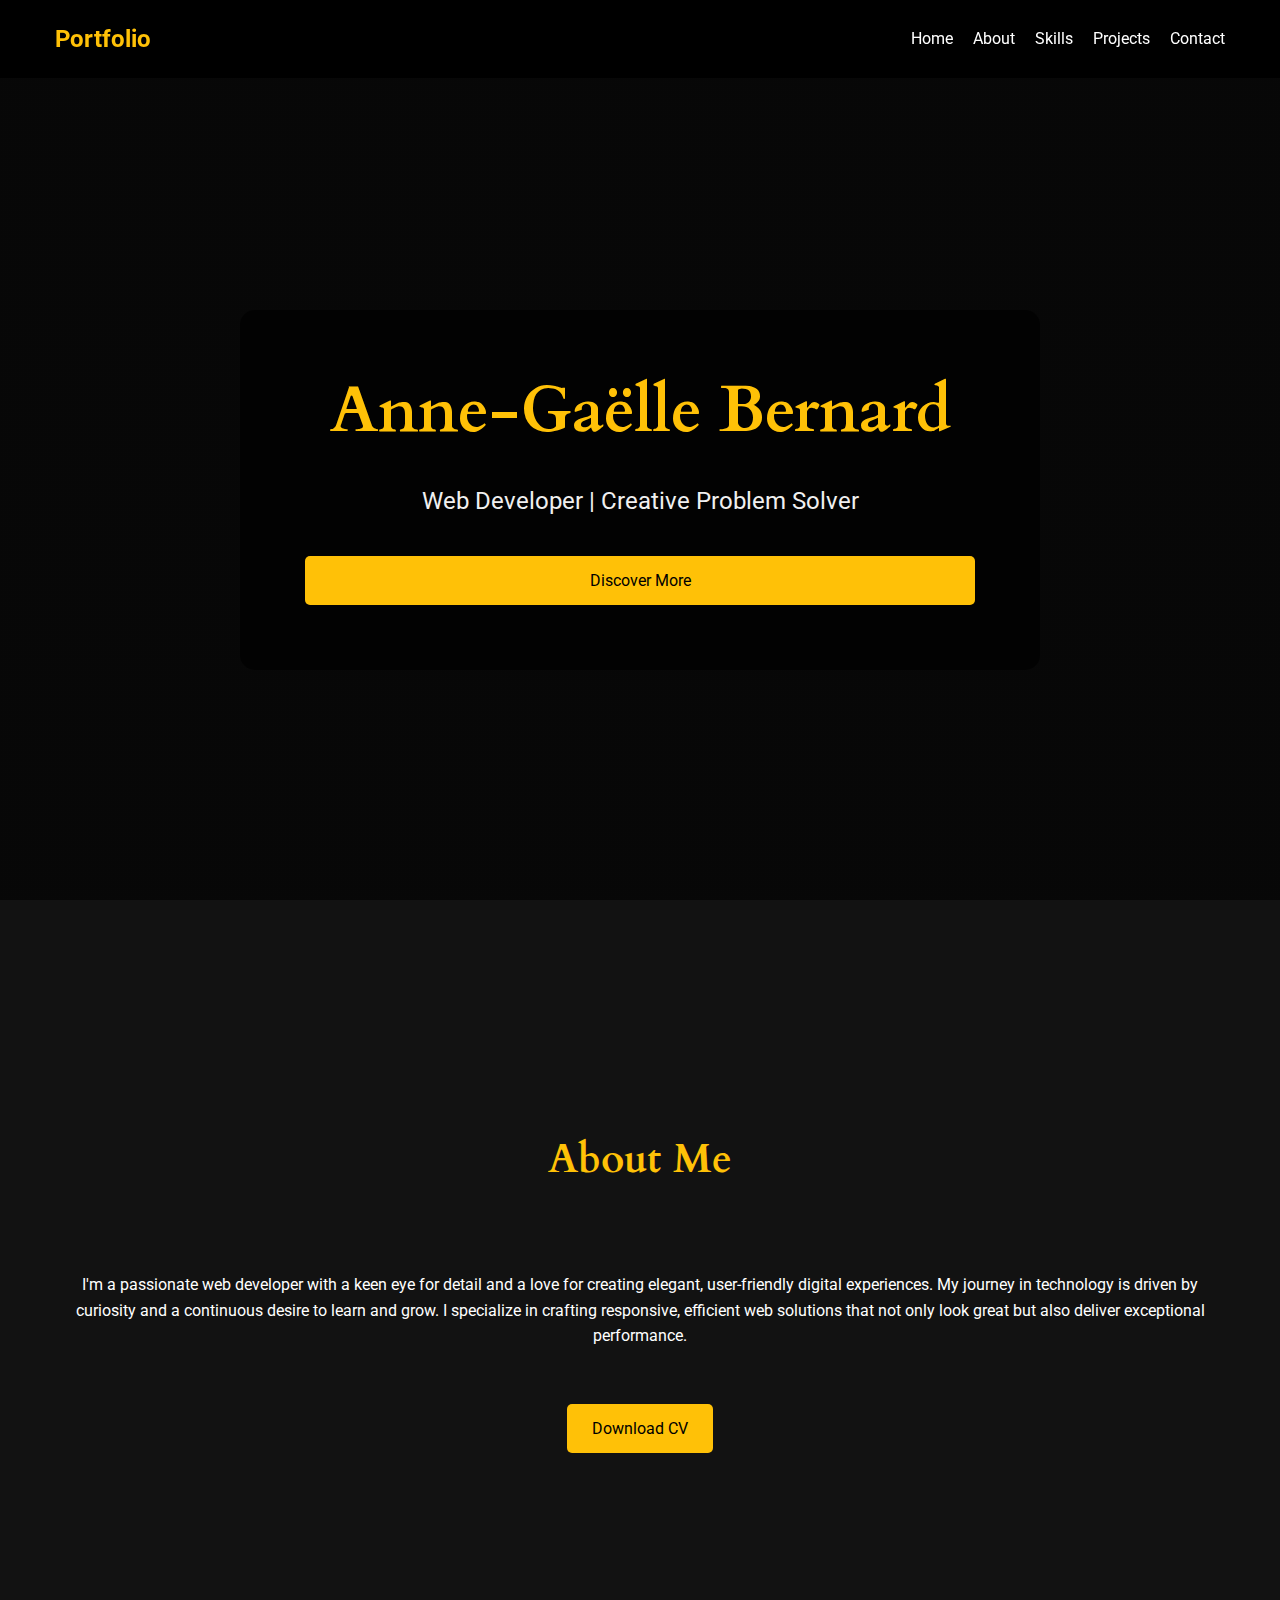
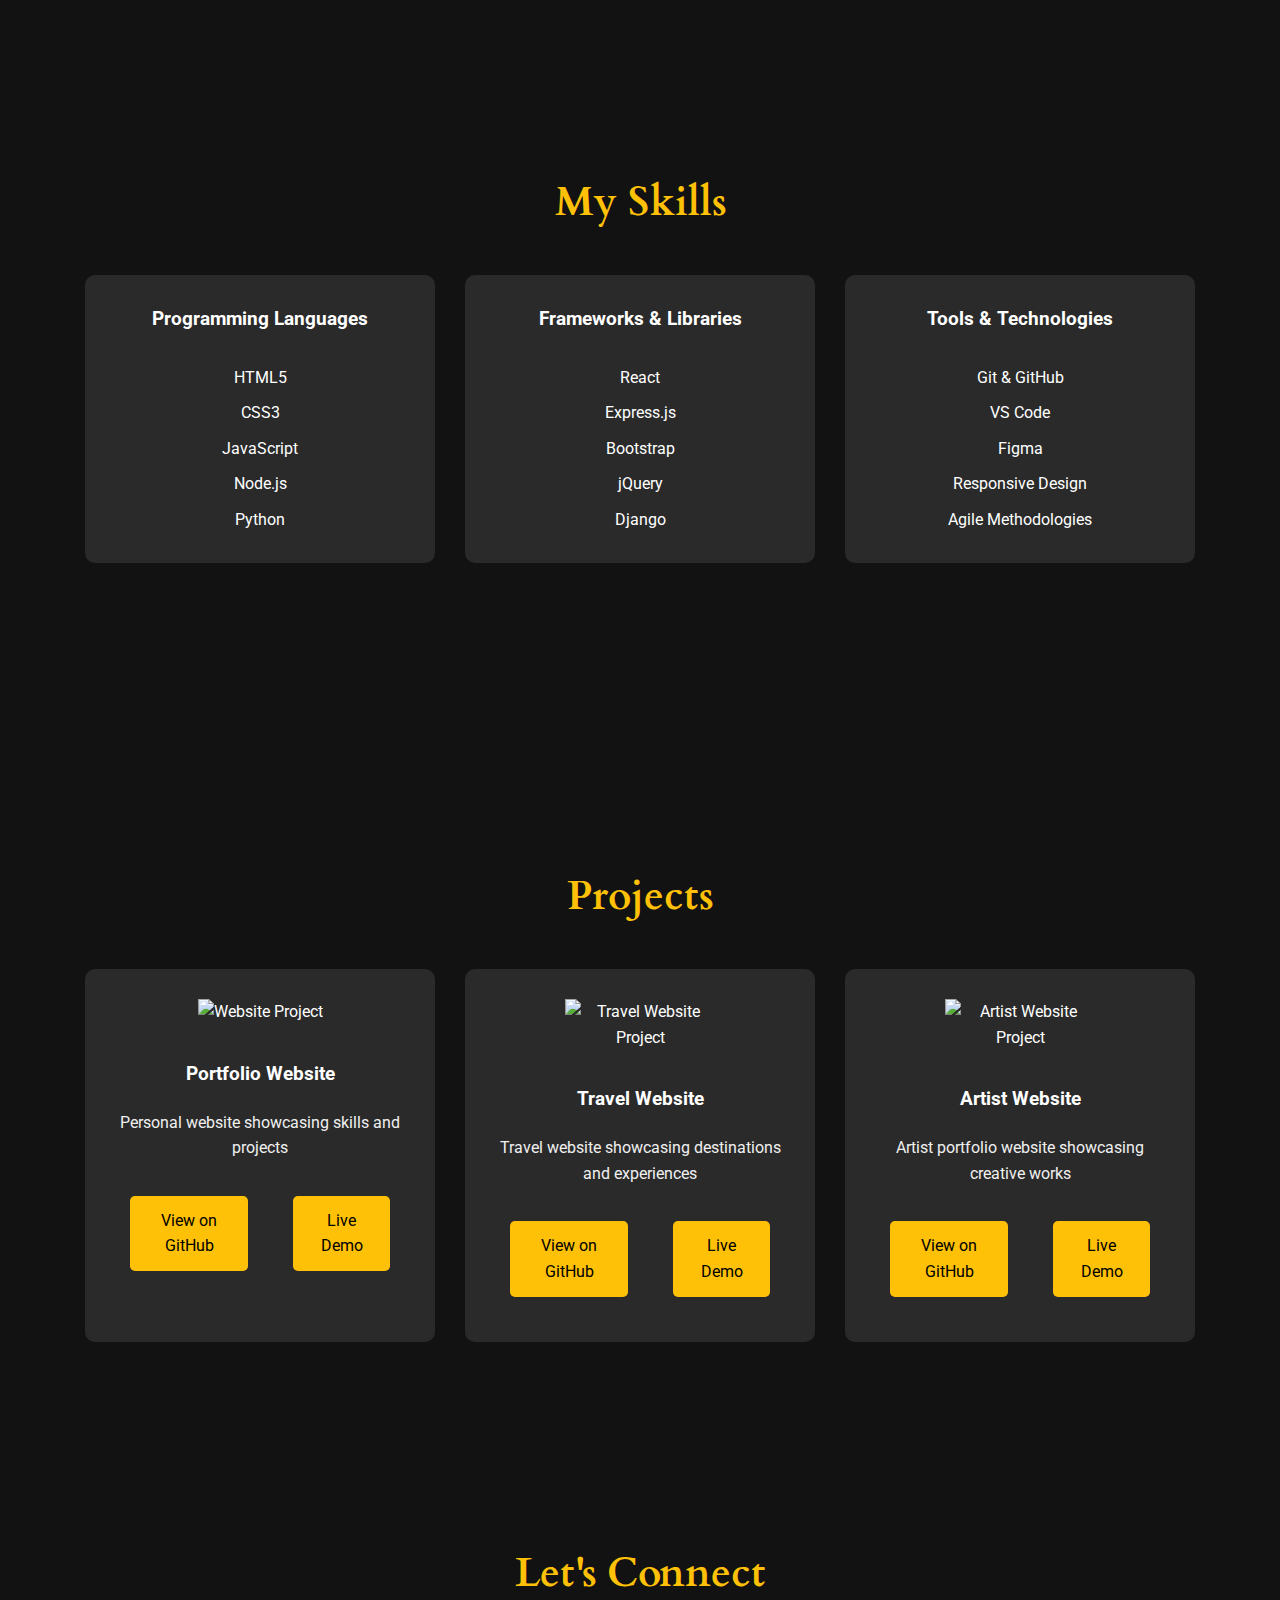
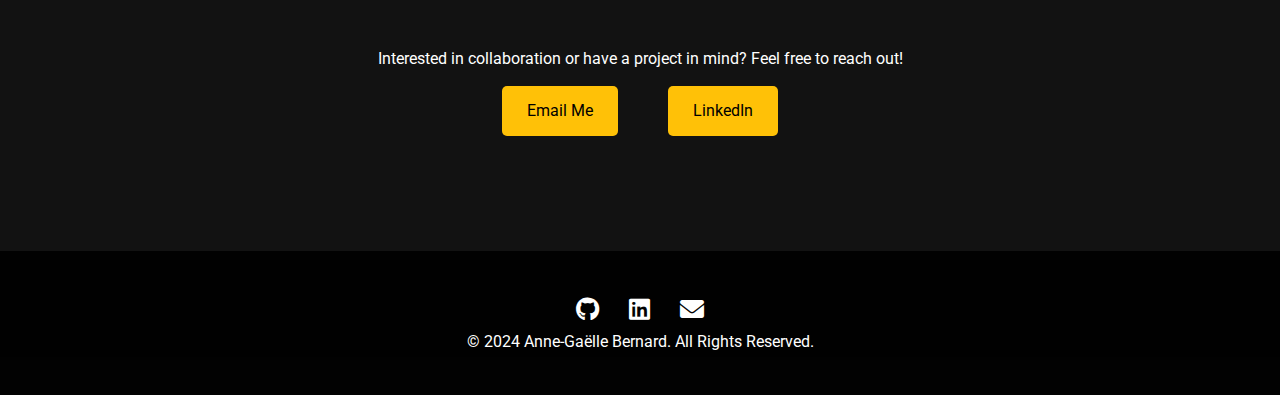
==== commit 6f19c405: "Update index.html" ====
--- a/index.html
+++ b/index.html
@@ -107,52 +107,33 @@
     <br> 
     <br> 
     <!-- Projects Section -->
-    <section id="projects" class="section projects-section">
+   
+    <section id="projects" class="section">
         <div class="container">
             <h2>Projects</h2>
-            <!--<div class="projects-grid">
+            <div class="projects-grid">
                 <div class="project-card">
-                    <h3>TicTacToe Game</h3>
-                    <img src="https://cdn-icons-png.flaticon.com/512/10199/10199746.png" alt="Tic Tac Toe Project" class="project-image">
-                    <p class="project-description">A responsive multiplayer Tic Tac Toe game built with JavaScript</p>
-                    <div class="project-links">
-                        <a href="https://github.com/anne-gaelle-bernard/Tic-tac-toe-project" class="btn" target="_blank">View on GitHub</a>
-                        <a href="#" class="btn" target="_blank">Live Demo</a>
-                    </div>
-                </div>-->
-                        <div class="projects-grid">
-
-                <div class="project-card">
-                    <h3> Website</h3>
-                    <img src="https://cdn-icons-png.flaticon.com/512/2920/2920277.png" alt="Website Project" class="project-image">
-                    <p class="project-description">website showcasing skills and projects</p>
+                    <img src="/api/placeholder/400/200" alt="Website Project" class="project-image">
+                    <h3>Portfolio Website</h3>
+                    <p class="project-description">Personal website showcasing skills and projects</p>
                     <div class="project-links">
                         <a href="https://github.com/anne-gaelle-bernard/tv-shows" class="btn" target="_blank">View on GitHub</a>
                         <a href="https://anne-gaelle-bernard.github.io/tv-shows/" class="btn" target="_blank">Live Demo</a>
                     </div>
                 </div>
-            </div>
-        </div>
-         </div>
-                                <div class="projects-grid">
-
                 <div class="project-card">
-                    <h3> Website</h3>
-                    <img src="https://cdn-icons-png.flaticon.com/512/2920/2920277.png" alt="Website Project" class="project-image">
-                    <p class="project-description"> Travel website  showcasing skills and projects</p>
+                    <img src="/api/placeholder/400/200" alt="Travel Website Project" class="project-image">
+                    <h3>Travel Website</h3>
+                    <p class="project-description">Travel website showcasing destinations and experiences</p>
                     <div class="project-links">
                         <a href="https://github.com/anne-gaelle-bernard/tv-shows" class="btn" target="_blank">View on GitHub</a>
                         <a href="https://anne-gaelle-bernard.github.io/Travel/#s1" class="btn" target="_blank">Live Demo</a>
                     </div>
                 </div>
-            </div>
-        </div>
-                                <div class="projects-grid">
-
-        <div class="project-card">
-                    <h3> Website</h3>
-                    <img src="https://cdn-icons-png.flaticon.com/512/2920/2920277.png" alt="Website Project" class="project-image">
-                    <p class="project-description"> Artist website  showcasing skills and projects</p>
+                <div class="project-card">
+                    <img src="/api/placeholder/400/200" alt="Artist Website Project" class="project-image">
+                    <h3>Artist Website</h3>
+                    <p class="project-description">Artist portfolio website showcasing creative works</p>
                     <div class="project-links">
                         <a href="https://github.com/anne-gaelle-bernard/artist" class="btn" target="_blank">View on GitHub</a>
                         <a href="https://anne-gaelle-bernard.github.io/artist/" class="btn" target="_blank">Live Demo</a>
@@ -161,6 +142,7 @@
             </div>
         </div>
     </section>
+
 
     <!-- Contact Section -->
     <section id="contact" class="section contact-section">
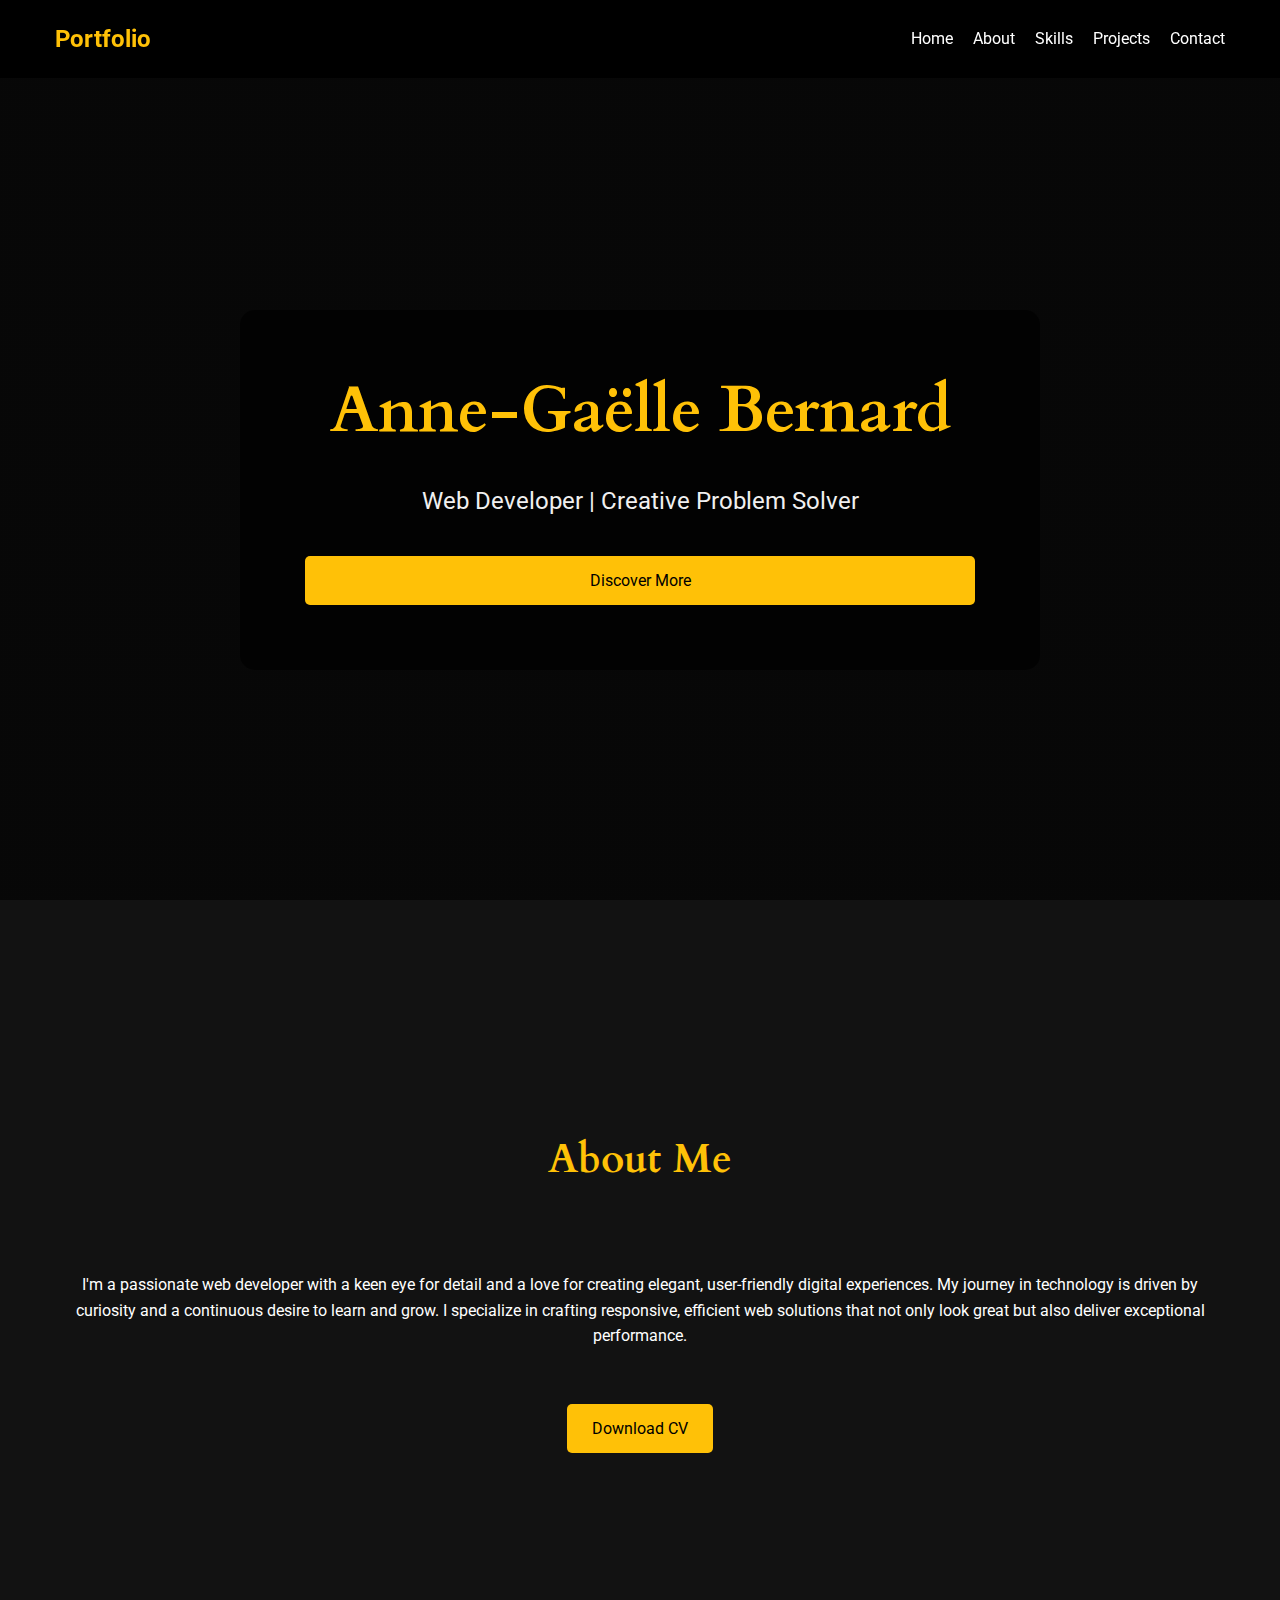
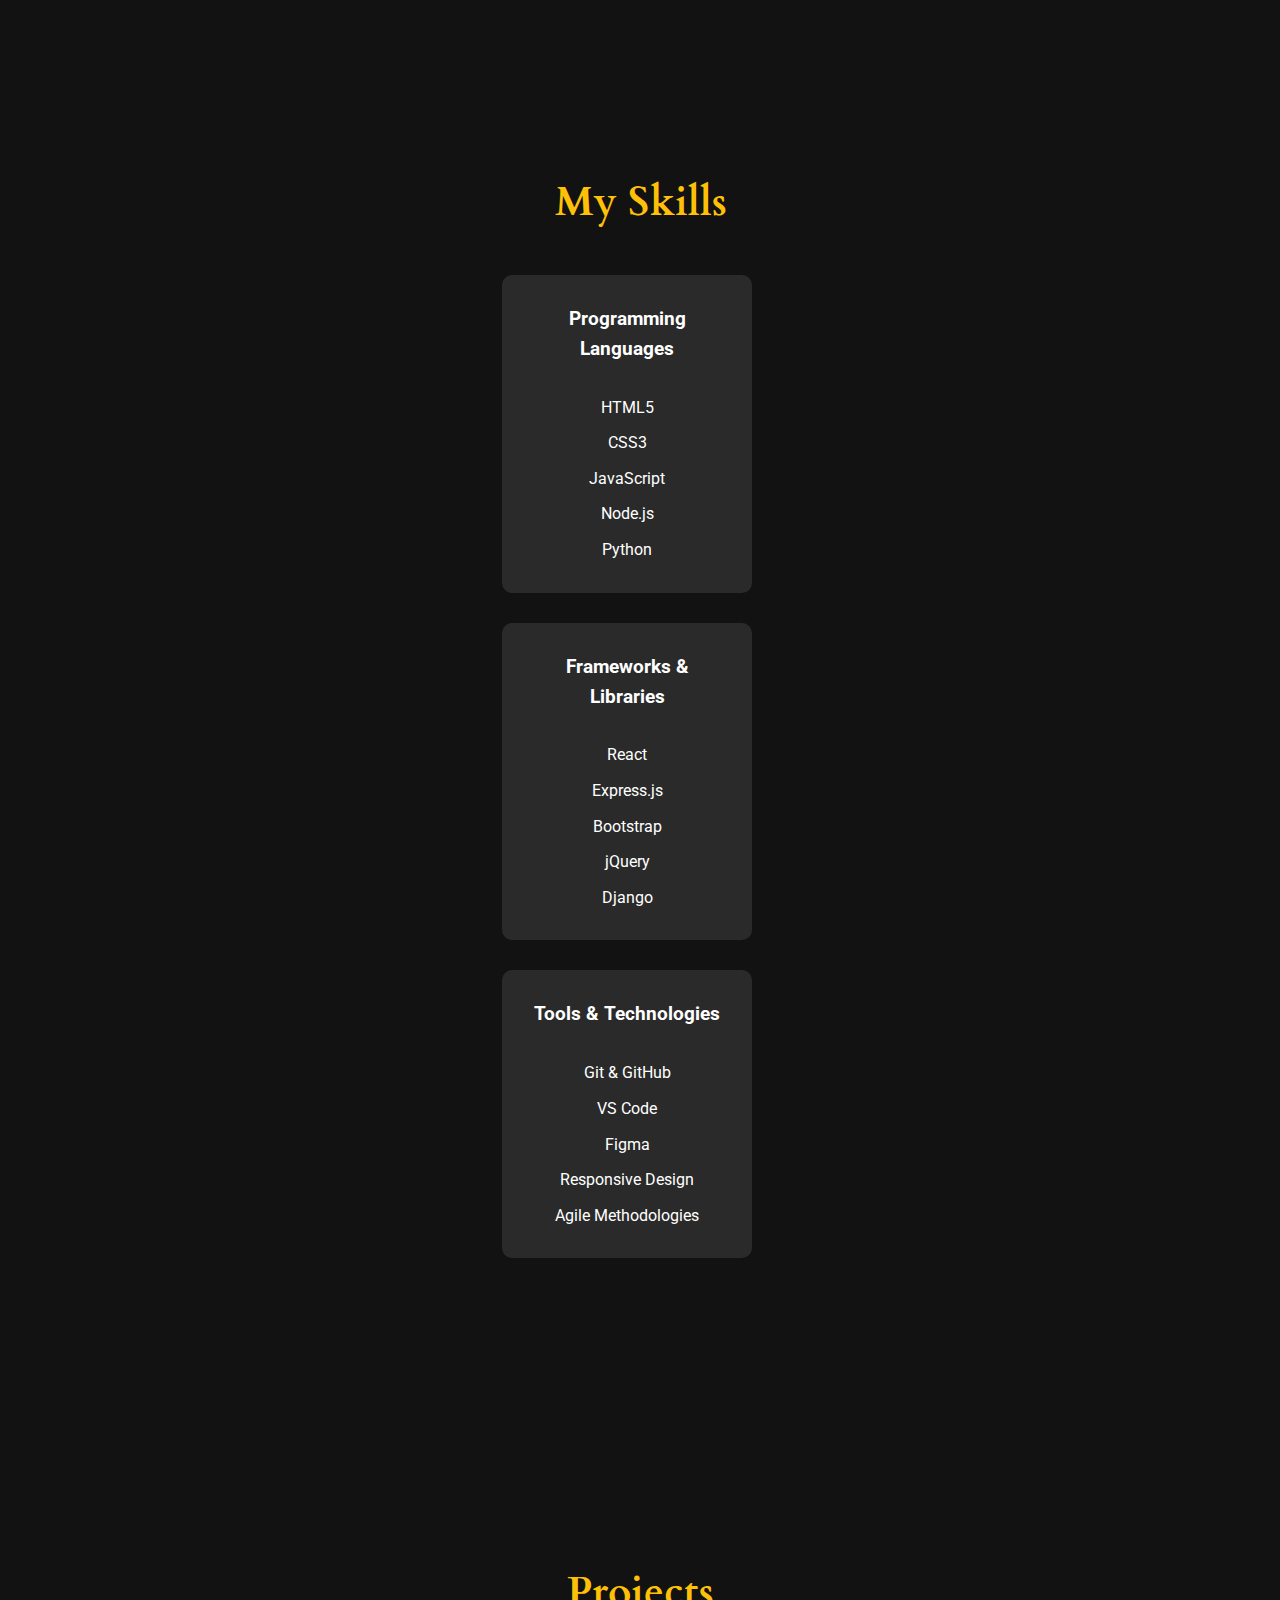
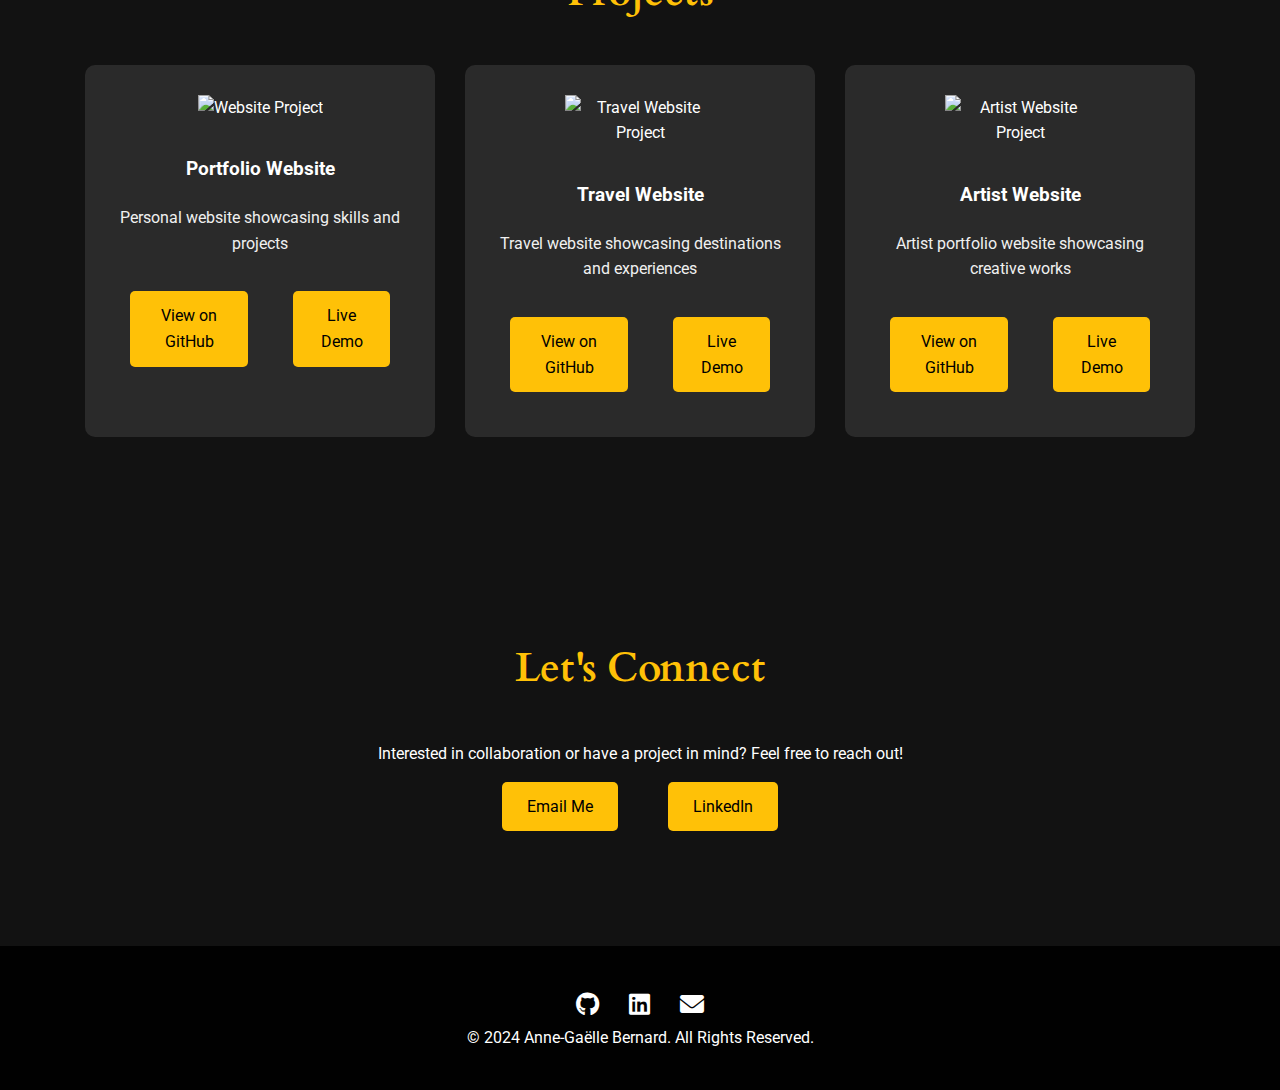
==== commit 7979d561: "Update index.html" ====
--- a/index.html
+++ b/index.html
@@ -113,7 +113,7 @@
             <h2>Projects</h2>
             <div class="projects-grid">
                 <div class="project-card">
-                    <img src="/api/placeholder/400/200" alt="Website Project" class="project-image">
+                    <img src="https://cdn-icons-png.flaticon.com/512/2920/2920277.png" alt="Website Project" class="project-image">
                     <h3>Portfolio Website</h3>
                     <p class="project-description">Personal website showcasing skills and projects</p>
                     <div class="project-links">
@@ -122,7 +122,7 @@
                     </div>
                 </div>
                 <div class="project-card">
-                    <img src="/api/placeholder/400/200" alt="Travel Website Project" class="project-image">
+                    <img src="https://cdn-icons-png.flaticon.com/512/2920/2920277.png" alt="Travel Website Project" class="project-image">
                     <h3>Travel Website</h3>
                     <p class="project-description">Travel website showcasing destinations and experiences</p>
                     <div class="project-links">
@@ -131,7 +131,7 @@
                     </div>
                 </div>
                 <div class="project-card">
-                    <img src="/api/placeholder/400/200" alt="Artist Website Project" class="project-image">
+                    <img src="https://cdn-icons-png.flaticon.com/512/2920/2920277.png" alt="Artist Website Project" class="project-image">
                     <h3>Artist Website</h3>
                     <p class="project-description">Artist portfolio website showcasing creative works</p>
                     <div class="project-links">
--- a/anne-gaelle - .css
+++ b/anne-gaelle - .css
@@ -160,7 +160,7 @@
 
 /* Skills Section */
 .skills-grid {
-    display: flex;
+    display: grid;
     flex-wrap: wrap;
     justify-content: center;
     gap: 30px;
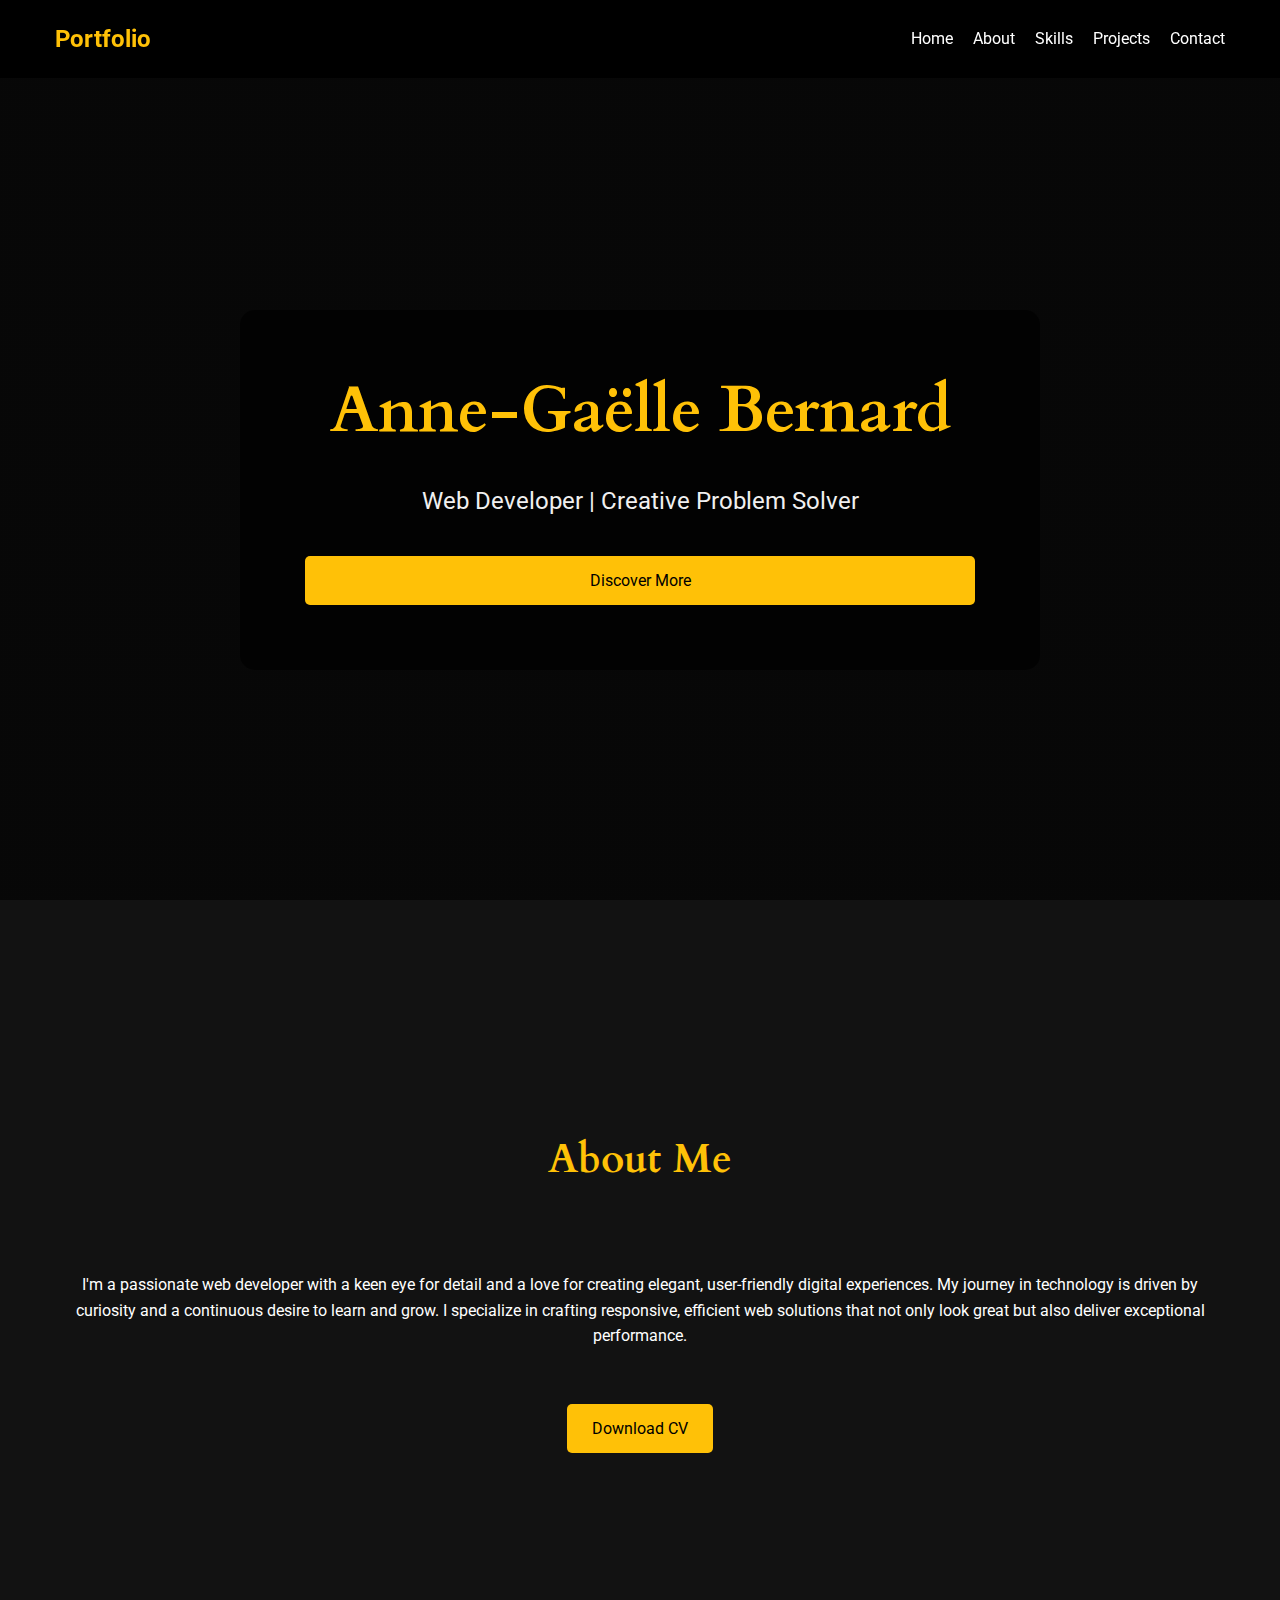
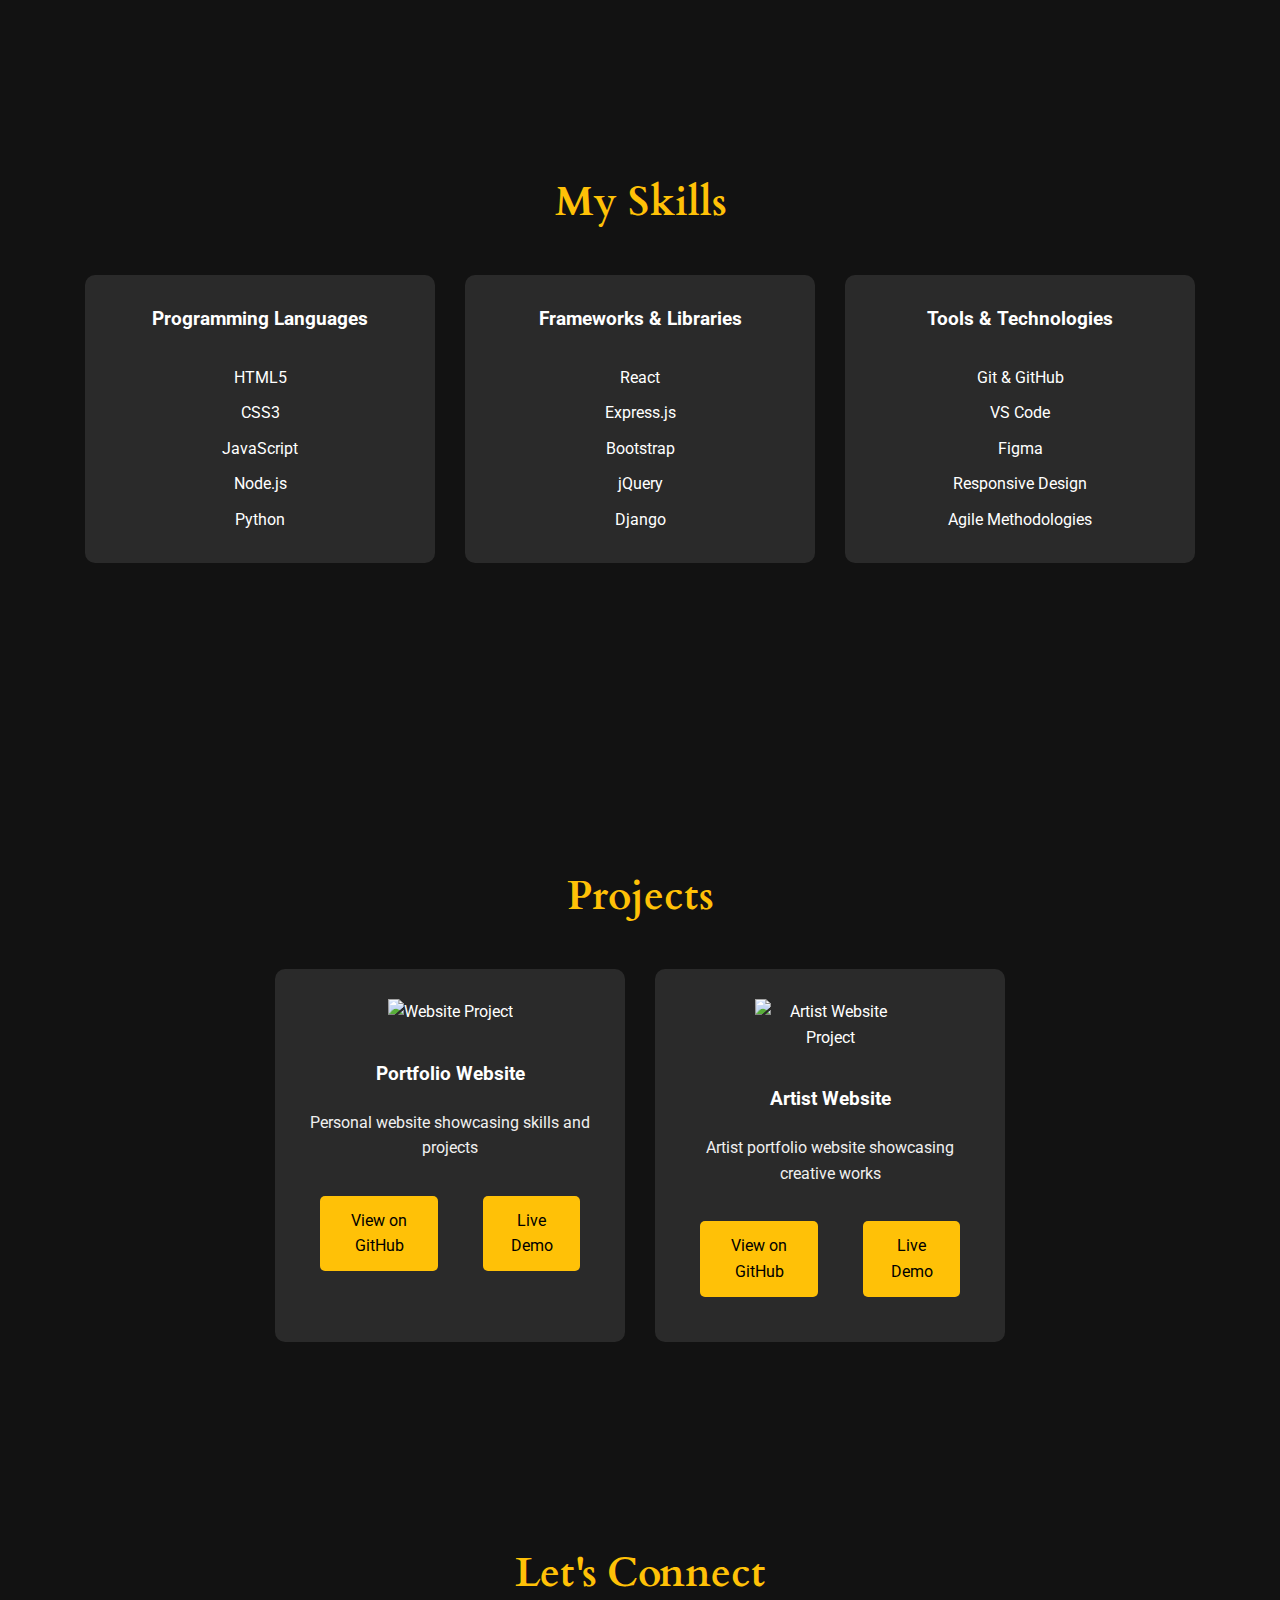
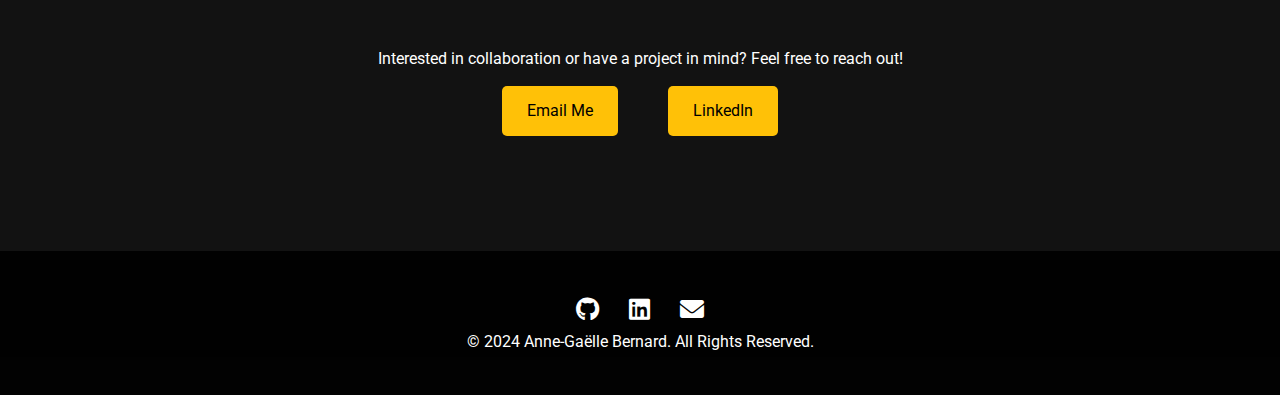
==== commit 3eda5a2b: "Update index.html" ====
--- a/index.html
+++ b/index.html
@@ -121,7 +121,8 @@
                         <a href="https://anne-gaelle-bernard.github.io/tv-shows/" class="btn" target="_blank">Live Demo</a>
                     </div>
                 </div>
-                <div class="project-card">
+                  <!-- Projects Section -->
+                  <!--<div class="project-card">
                     <img src="https://cdn-icons-png.flaticon.com/512/2920/2920277.png" alt="Travel Website Project" class="project-image">
                     <h3>Travel Website</h3>
                     <p class="project-description">Travel website showcasing destinations and experiences</p>
@@ -130,6 +131,7 @@
                         <a href="https://anne-gaelle-bernard.github.io/Travel/#s1" class="btn" target="_blank">Live Demo</a>
                     </div>
                 </div>
+                  <!-- Projects Section -->
                 <div class="project-card">
                     <img src="https://cdn-icons-png.flaticon.com/512/2920/2920277.png" alt="Artist Website Project" class="project-image">
                     <h3>Artist Website</h3>
--- a/anne-gaelle - .css
+++ b/anne-gaelle - .css
@@ -159,8 +159,9 @@
 }
 
 /* Skills Section */
+/* Skills Section */
 .skills-grid {
-    display: grid;
+    display: flex;
     flex-wrap: wrap;
     justify-content: center;
     gap: 30px;
